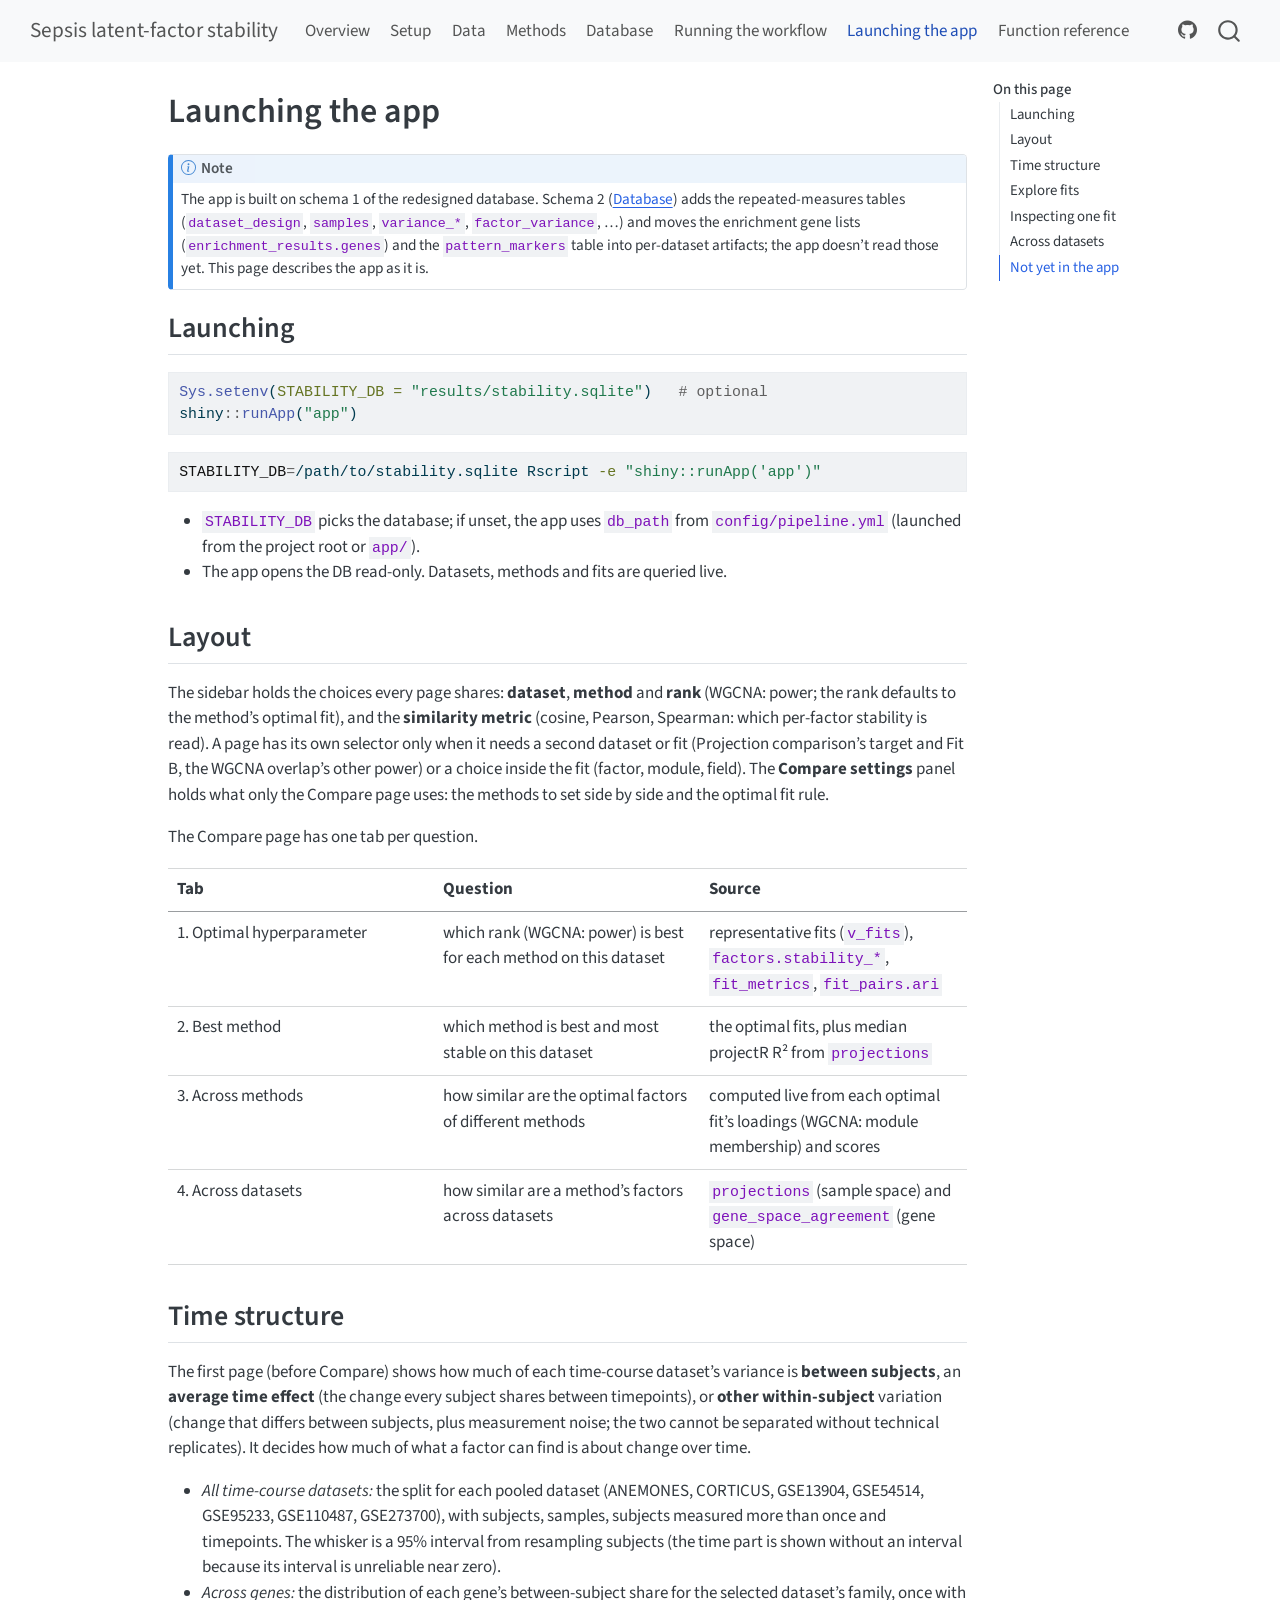
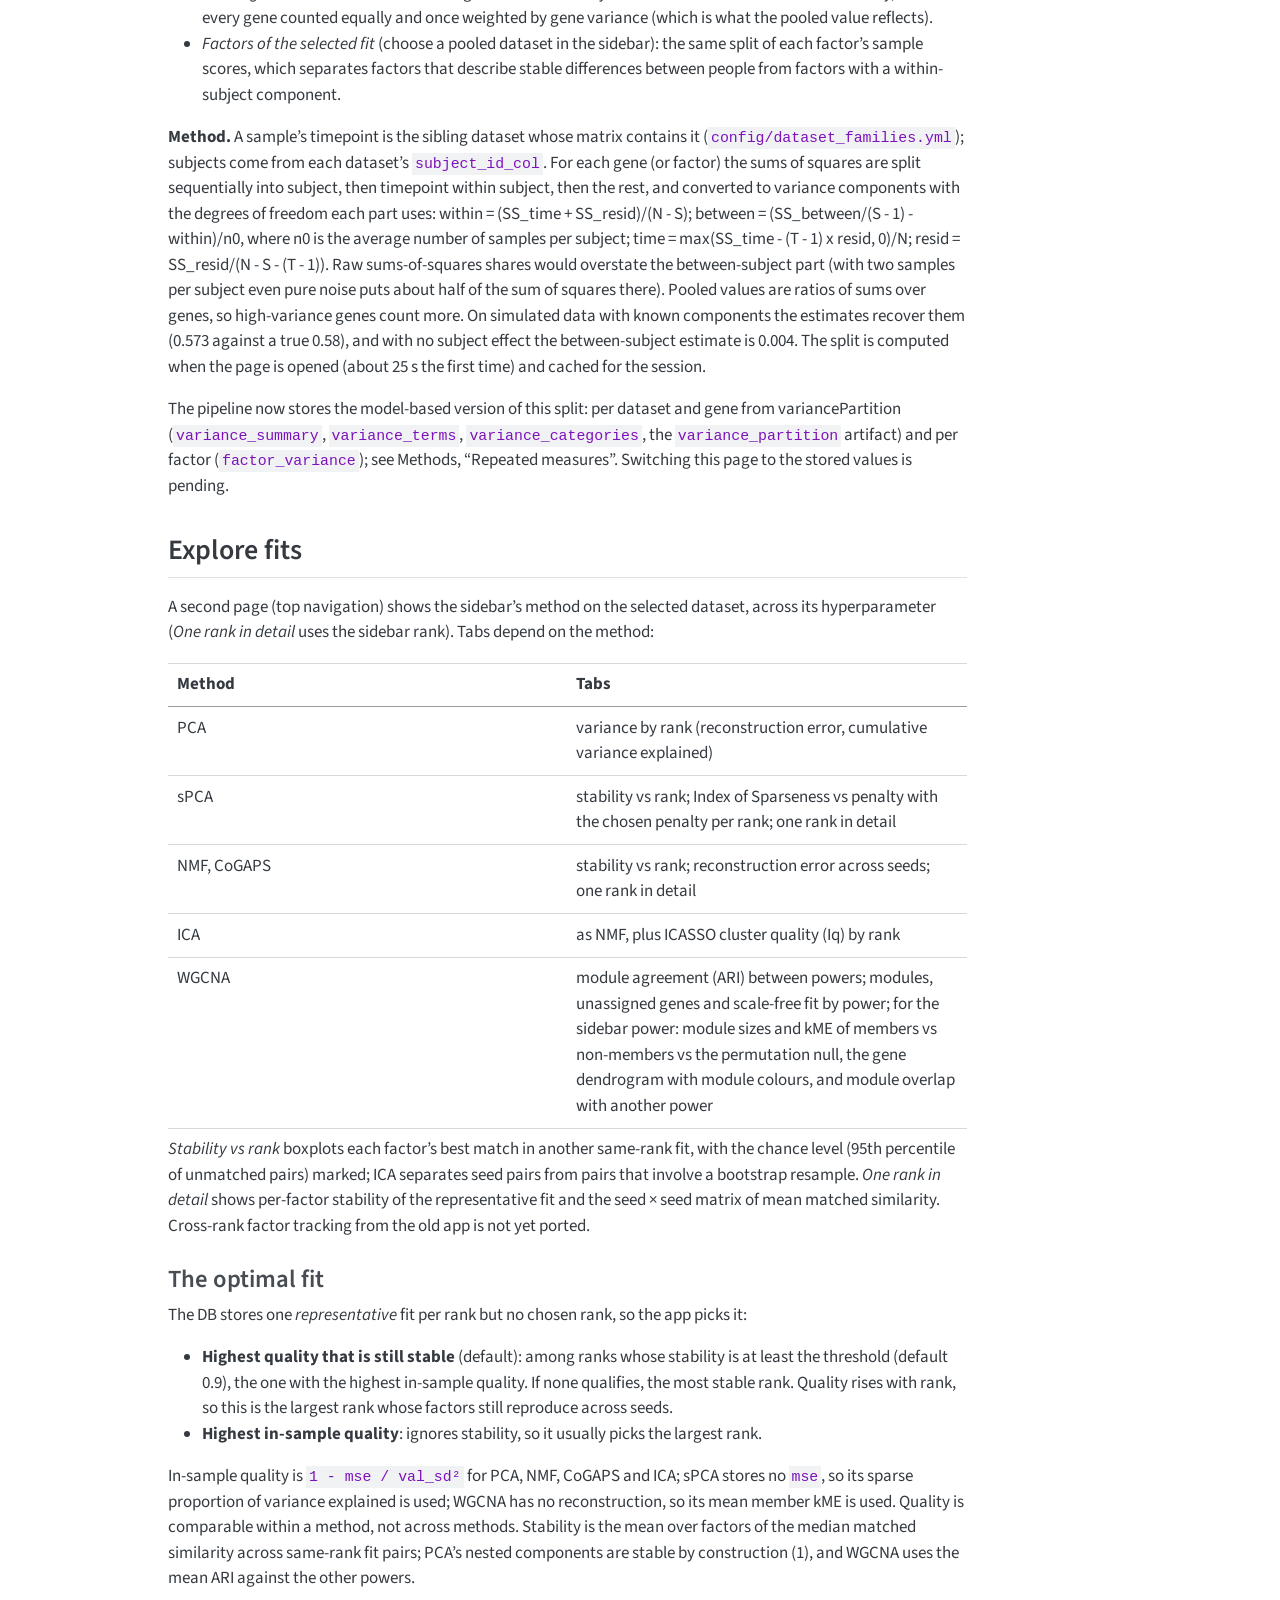
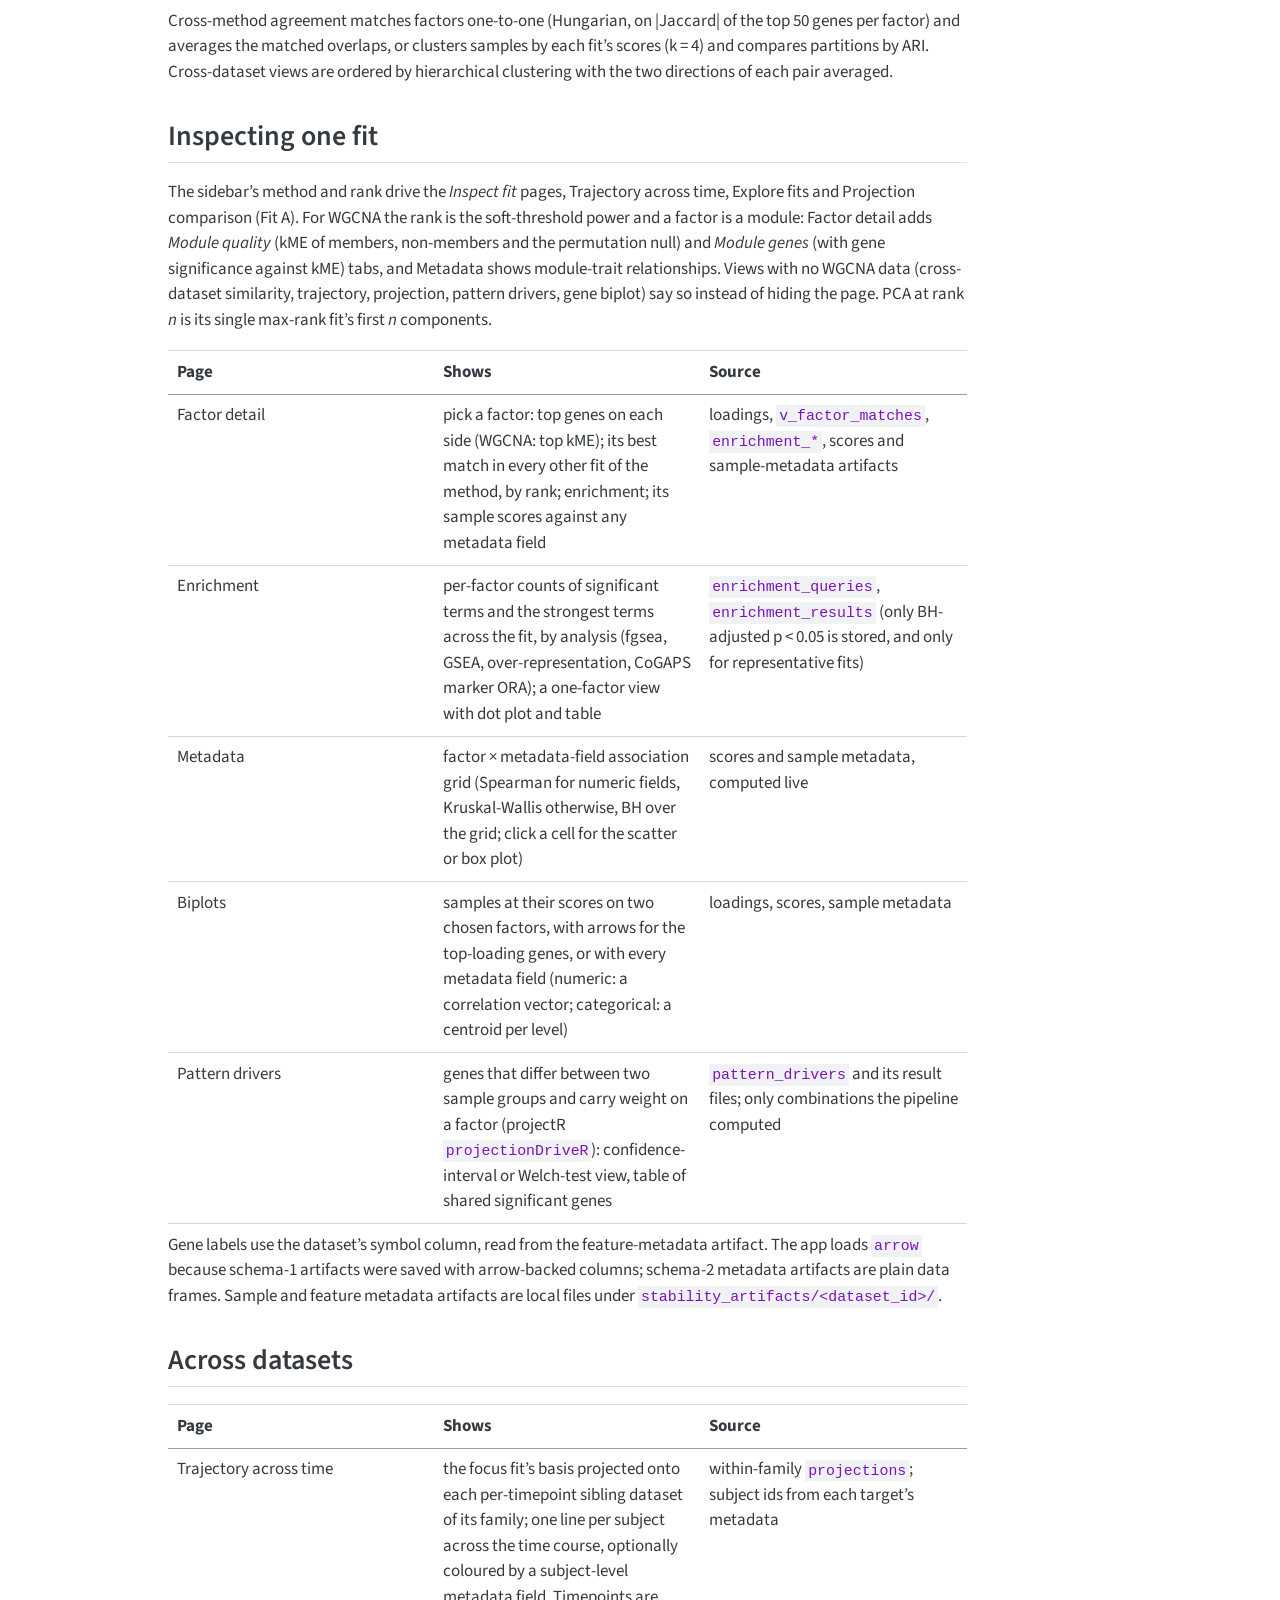
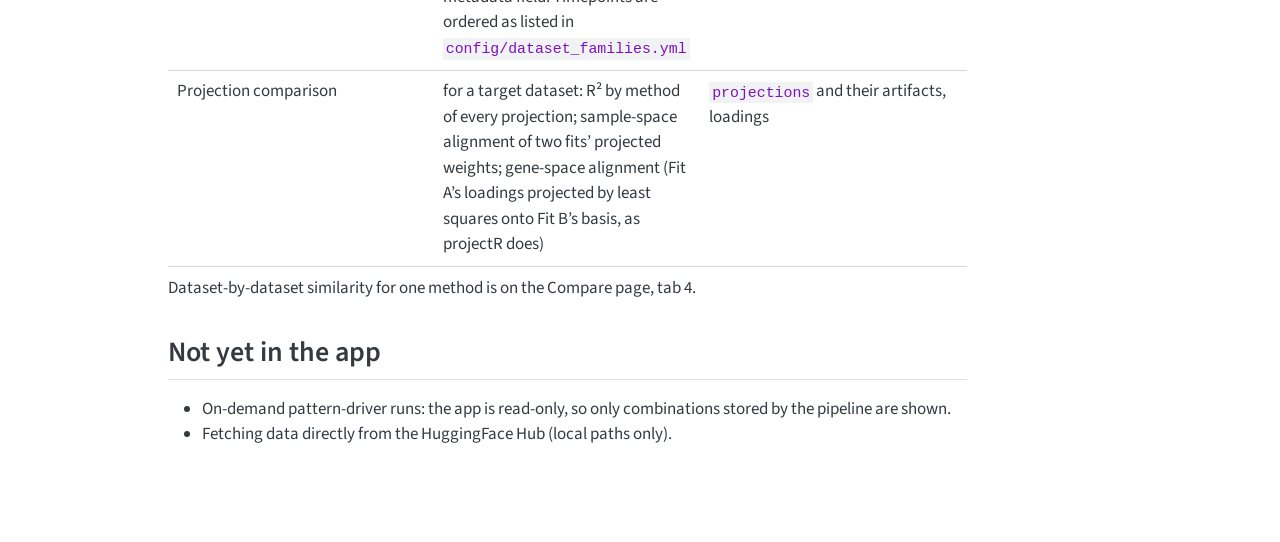
==== app.html @ 595297c4 "Built site for gh-pages" ====
<!DOCTYPE html>
<html xmlns="http://www.w3.org/1999/xhtml" lang="en" xml:lang="en"><head>

<meta charset="utf-8">
<meta name="generator" content="quarto-1.10.19">

<meta name="viewport" content="width=device-width, initial-scale=1.0, user-scalable=yes">


<title>Launching the app – Sepsis latent-factor stability</title>
<style>
/* Default styles provided by pandoc.
** See https://pandoc.org/MANUAL.html#variables-for-html for config info.
*/
span.smallcaps{font-variant: small-caps;}
div.columns{display: flex; gap: 1.5em;}
div.column{flex: auto;}
@media screen {
div.columns{gap: min(4vw, 1.5em);}
div.column{overflow-x: auto;}
}
div.hanging-indent{margin-left: 1.5em; text-indent: -1.5em;}
ul.task-list{list-style: none;}
ul.task-list li input[type="checkbox"] {
  width: 0.8em;
  margin: 0 0.8em 0.2em -1em; /* quarto-specific, see https://github.com/quarto-dev/quarto-cli/issues/4556 */ 
  vertical-align: middle;
}
/* CSS for syntax highlighting */
html { -webkit-text-size-adjust: 100%; }
pre > code.sourceCode { white-space: pre; position: relative; }
pre > code.sourceCode > span { display: inline-block; line-height: 1.25; }
pre > code.sourceCode > span:empty { height: 1.2em; }
.sourceCode { overflow: visible; }
code.sourceCode > span { color: inherit; text-decoration: inherit; }
div.sourceCode { margin: 1em 0; }
pre.sourceCode { margin: 0; }
@media screen {
div.sourceCode { overflow: auto; }
}
@media print {
pre > code.sourceCode { white-space: pre-wrap; }
pre > code.sourceCode > span { text-indent: -5em; padding-left: 5em; }
}
pre.numberSource code
  { counter-reset: source-line 0; }
pre.numberSource code > span
  { position: relative; left: -4em; counter-increment: source-line; }
pre.numberSource code > span > a:first-child::before
  { content: counter(source-line);
    position: relative; left: -1em; text-align: right; vertical-align: baseline;
    border: none; display: inline-block;
    -webkit-touch-callout: none; -webkit-user-select: none;
    -khtml-user-select: none; -moz-user-select: none;
    -ms-user-select: none; user-select: none;
    padding: 0 4px; width: 4em;
  }
pre.numberSource { margin-left: 3em;  padding-left: 4px; }
div.sourceCode
  {   }
@media screen {
pre > code.sourceCode > span > a:first-child::before { text-decoration: underline; }
}
</style>


<script src="site_libs/quarto-nav/quarto-nav.js"></script>
<script src="site_libs/quarto-nav/headroom.min.js"></script>
<script src="site_libs/clipboard/clipboard.min.js"></script>
<script src="site_libs/quarto-search/autocomplete.umd.js"></script>
<script src="site_libs/quarto-search/fuse.min.js"></script>
<script src="site_libs/quarto-search/quarto-search.js"></script>
<meta name="quarto:offset" content="./">
<script src="site_libs/quarto-html/quarto.js" type="module"></script>
<script src="site_libs/quarto-html/tabsets/tabsets.js" type="module"></script>
<script src="site_libs/quarto-html/popper.min.js"></script>
<script src="site_libs/quarto-html/tippy.umd.min.js"></script>
<script src="site_libs/quarto-html/anchor.min.js"></script>
<link href="site_libs/quarto-html/tippy.css" rel="stylesheet">
<link href="site_libs/quarto-html/quarto-syntax-highlighting-bf27225e3a48a9273f3daa8f8e829971.css" rel="stylesheet" id="quarto-text-highlighting-styles">
<script src="site_libs/bootstrap/bootstrap.min.js"></script>
<link href="site_libs/bootstrap/bootstrap-icons.css" rel="stylesheet">
<link href="site_libs/bootstrap/bootstrap-bdb270e355756caa14f105f278139700.min.css" rel="stylesheet" append-hash="true" id="quarto-bootstrap" data-mode="light">
<script id="quarto-search-options" type="application/json">{
  "location": "navbar",
  "copy-button": false,
  "collapse-after": 3,
  "panel-placement": "end",
  "type": "overlay",
  "limit": 50,
  "keyboard-shortcut": [
    "f",
    "/",
    "s"
  ],
  "show-item-context": false,
  "language": {
    "search-no-results-text": "No results",
    "search-matching-documents-text": "matching documents",
    "search-copy-link-title": "Copy link to search",
    "search-hide-matches-text": "Hide additional matches",
    "search-more-match-text": "more match in this document",
    "search-more-matches-text": "more matches in this document",
    "search-clear-button-title": "Clear",
    "search-text-placeholder": "",
    "search-detached-cancel-button-title": "Cancel",
    "search-submit-button-title": "Submit",
    "search-label": "Search"
  }
}</script>


</head>

<body class="nav-fixed quarto-light">

<div id="quarto-search-results"></div>
  <header id="quarto-header" class="headroom fixed-top">
    <nav class="navbar navbar-expand-lg " data-bs-theme="dark">
      <div class="navbar-container container-fluid">
      <div class="navbar-brand-container mx-auto">
    <a class="navbar-brand" href="./index.html">
    <span class="navbar-title">Sepsis latent-factor stability</span>
    </a>
  </div>
            <div id="quarto-search" class="" title="Search"></div>
          <button class="navbar-toggler" type="button" data-bs-toggle="collapse" data-bs-target="#navbarCollapse" aria-controls="navbarCollapse" role="menu" aria-expanded="false" aria-label="Toggle navigation" onclick="if (window.quartoToggleHeadroom) { window.quartoToggleHeadroom(); }">
  <span class="navbar-toggler-icon"></span>
</button>
          <div class="collapse navbar-collapse" id="navbarCollapse">
            <ul class="navbar-nav navbar-nav-scroll me-auto">
  <li class="nav-item">
    <a class="nav-link" href="./index.html"> 
<span class="menu-text">Overview</span></a>
  </li>  
  <li class="nav-item">
    <a class="nav-link" href="./setup.html"> 
<span class="menu-text">Setup</span></a>
  </li>  
  <li class="nav-item">
    <a class="nav-link" href="./data.html"> 
<span class="menu-text">Data</span></a>
  </li>  
  <li class="nav-item">
    <a class="nav-link" href="./methods.html"> 
<span class="menu-text">Methods</span></a>
  </li>  
  <li class="nav-item">
    <a class="nav-link" href="./database.html"> 
<span class="menu-text">Database</span></a>
  </li>  
  <li class="nav-item">
    <a class="nav-link" href="./workflow.html"> 
<span class="menu-text">Running the workflow</span></a>
  </li>  
  <li class="nav-item">
    <a class="nav-link active" href="./app.html" aria-current="page"> 
<span class="menu-text">Launching the app</span></a>
  </li>  
  <li class="nav-item">
    <a class="nav-link" href="./reference.html"> 
<span class="menu-text">Function reference</span></a>
  </li>  
</ul>
            <ul class="navbar-nav navbar-nav-scroll ms-auto">
  <li class="nav-item compact">
    <a class="nav-link" href="https://github.com/cmatKhan/sepsis_latent_factor_eda"> <i class="bi bi-github" role="img" aria-label="GitHub">
</i> 
<span class="menu-text"></span></a>
  </li>  
</ul>
          </div> <!-- /navcollapse -->
            <div class="quarto-navbar-tools">
</div>
      </div> <!-- /container-fluid -->
    </nav>
</header>
<!-- content -->
<div id="quarto-content" class="quarto-container page-columns page-rows-contents page-layout-article page-navbar">
<!-- sidebar -->
<!-- margin-sidebar -->
    <div id="quarto-margin-sidebar" class="sidebar margin-sidebar">
        <nav id="TOC" role="doc-toc" class="toc-active">
    <h2 id="toc-title">On this page</h2>
   
  <ul>
  <li><a href="#launching" id="toc-launching" class="nav-link active" data-scroll-target="#launching">Launching</a></li>
  <li><a href="#layout" id="toc-layout" class="nav-link" data-scroll-target="#layout">Layout</a></li>
  <li><a href="#time-structure" id="toc-time-structure" class="nav-link" data-scroll-target="#time-structure">Time structure</a></li>
  <li><a href="#explore-fits" id="toc-explore-fits" class="nav-link" data-scroll-target="#explore-fits">Explore fits</a>
  <ul class="collapse">
  <li><a href="#the-optimal-fit" id="toc-the-optimal-fit" class="nav-link" data-scroll-target="#the-optimal-fit">The optimal fit</a></li>
  </ul></li>
  <li><a href="#inspecting-one-fit" id="toc-inspecting-one-fit" class="nav-link" data-scroll-target="#inspecting-one-fit">Inspecting one fit</a></li>
  <li><a href="#across-datasets" id="toc-across-datasets" class="nav-link" data-scroll-target="#across-datasets">Across datasets</a></li>
  <li><a href="#not-yet-in-the-app" id="toc-not-yet-in-the-app" class="nav-link" data-scroll-target="#not-yet-in-the-app">Not yet in the app</a></li>
  </ul>
</nav>
    </div>
<!-- main -->
<main class="content" id="quarto-document-content">

<header id="title-block-header" class="quarto-title-block default">
<div class="quarto-title">
<h1 class="title">Launching the app</h1>
</div>



<div class="quarto-title-meta">

    
  
    
  </div>
  


</header>


<div class="callout callout-style-default callout-note callout-titled">
<div class="callout-header d-flex align-content-center">
<div class="callout-icon-container">
<i class="callout-icon"></i>
</div>
<div class="callout-title-container flex-fill">
Note
</div>
</div>
<div class="callout-body-container callout-body">
<p>The app is built on schema 1 of the redesigned database. Schema 2 (<a href="./database.html">Database</a>) adds the repeated-measures tables (<code>dataset_design</code>, <code>samples</code>, <code>variance_*</code>, <code>factor_variance</code>, …) and moves the enrichment gene lists (<code>enrichment_results.genes</code>) and the <code>pattern_markers</code> table into per-dataset artifacts; the app doesn’t read those yet. This page describes the app as it is.</p>
</div>
</div>
<section id="launching" class="level2">
<h2 class="anchored" data-anchor-id="launching">Launching</h2>
<div class="code-copy-outer-scaffold"><div class="sourceCode" id="cb1"><pre class="sourceCode r code-with-copy"><code class="sourceCode r"><span id="cb1-1"><a href="#cb1-1" aria-hidden="true" tabindex="-1"></a><span class="fu">Sys.setenv</span>(<span class="at">STABILITY_DB =</span> <span class="st">"results/stability.sqlite"</span>)   <span class="co"># optional</span></span>
<span id="cb1-2"><a href="#cb1-2" aria-hidden="true" tabindex="-1"></a>shiny<span class="sc">::</span><span class="fu">runApp</span>(<span class="st">"app"</span>)</span></code></pre></div><button title="Copy to Clipboard" class="code-copy-button"><i class="bi"></i></button></div>
<div class="code-copy-outer-scaffold"><div class="sourceCode" id="cb2"><pre class="sourceCode sh code-with-copy"><code class="sourceCode bash"><span id="cb2-1"><a href="#cb2-1" aria-hidden="true" tabindex="-1"></a><span class="va">STABILITY_DB</span><span class="op">=</span>/path/to/stability.sqlite <span class="ex">Rscript</span> <span class="at">-e</span> <span class="st">"shiny::runApp('app')"</span></span></code></pre></div><button title="Copy to Clipboard" class="code-copy-button"><i class="bi"></i></button></div>
<ul>
<li><code>STABILITY_DB</code> picks the database; if unset, the app uses <code>db_path</code> from <code>config/pipeline.yml</code> (launched from the project root or <code>app/</code>).</li>
<li>The app opens the DB read-only. Datasets, methods and fits are queried live.</li>
</ul>
</section>
<section id="layout" class="level2">
<h2 class="anchored" data-anchor-id="layout">Layout</h2>
<p>The sidebar holds the choices every page shares: <strong>dataset</strong>, <strong>method</strong> and <strong>rank</strong> (WGCNA: power; the rank defaults to the method’s optimal fit), and the <strong>similarity metric</strong> (cosine, Pearson, Spearman: which per-factor stability is read). A page has its own selector only when it needs a second dataset or fit (Projection comparison’s target and Fit B, the WGCNA overlap’s other power) or a choice inside the fit (factor, module, field). The <strong>Compare settings</strong> panel holds what only the Compare page uses: the methods to set side by side and the optimal fit rule.</p>
<p>The Compare page has one tab per question.</p>
<table class="caption-top table">
<colgroup>
<col style="width: 33%">
<col style="width: 33%">
<col style="width: 33%">
</colgroup>
<thead>
<tr class="header">
<th>Tab</th>
<th>Question</th>
<th>Source</th>
</tr>
</thead>
<tbody>
<tr class="odd">
<td>1. Optimal hyperparameter</td>
<td>which rank (WGCNA: power) is best for each method on this dataset</td>
<td>representative fits (<code>v_fits</code>), <code>factors.stability_*</code>, <code>fit_metrics</code>, <code>fit_pairs.ari</code></td>
</tr>
<tr class="even">
<td>2. Best method</td>
<td>which method is best and most stable on this dataset</td>
<td>the optimal fits, plus median projectR R² from <code>projections</code></td>
</tr>
<tr class="odd">
<td>3. Across methods</td>
<td>how similar are the optimal factors of different methods</td>
<td>computed live from each optimal fit’s loadings (WGCNA: module membership) and scores</td>
</tr>
<tr class="even">
<td>4. Across datasets</td>
<td>how similar are a method’s factors across datasets</td>
<td><code>projections</code> (sample space) and <code>gene_space_agreement</code> (gene space)</td>
</tr>
</tbody>
</table>
</section>
<section id="time-structure" class="level2">
<h2 class="anchored" data-anchor-id="time-structure">Time structure</h2>
<p>The first page (before Compare) shows how much of each time-course dataset’s variance is <strong>between subjects</strong>, an <strong>average time effect</strong> (the change every subject shares between timepoints), or <strong>other within-subject</strong> variation (change that differs between subjects, plus measurement noise; the two cannot be separated without technical replicates). It decides how much of what a factor can find is about change over time.</p>
<ul>
<li><em>All time-course datasets:</em> the split for each pooled dataset (ANEMONES, CORTICUS, GSE13904, GSE54514, GSE95233, GSE110487, GSE273700), with subjects, samples, subjects measured more than once and timepoints. The whisker is a 95% interval from resampling subjects (the time part is shown without an interval because its interval is unreliable near zero).</li>
<li><em>Across genes:</em> the distribution of each gene’s between-subject share for the selected dataset’s family, once with every gene counted equally and once weighted by gene variance (which is what the pooled value reflects).</li>
<li><em>Factors of the selected fit</em> (choose a pooled dataset in the sidebar): the same split of each factor’s sample scores, which separates factors that describe stable differences between people from factors with a within-subject component.</li>
</ul>
<p><strong>Method.</strong> A sample’s timepoint is the sibling dataset whose matrix contains it (<code>config/dataset_families.yml</code>); subjects come from each dataset’s <code>subject_id_col</code>. For each gene (or factor) the sums of squares are split sequentially into subject, then timepoint within subject, then the rest, and converted to variance components with the degrees of freedom each part uses: within = (SS_time + SS_resid)/(N - S); between = (SS_between/(S - 1) - within)/n0, where n0 is the average number of samples per subject; time = max(SS_time - (T - 1) x resid, 0)/N; resid = SS_resid/(N - S - (T - 1)). Raw sums-of-squares shares would overstate the between-subject part (with two samples per subject even pure noise puts about half of the sum of squares there). Pooled values are ratios of sums over genes, so high-variance genes count more. On simulated data with known components the estimates recover them (0.573 against a true 0.58), and with no subject effect the between-subject estimate is 0.004. The split is computed when the page is opened (about 25 s the first time) and cached for the session.</p>
<p>The pipeline now stores the model-based version of this split: per dataset and gene from variancePartition (<code>variance_summary</code>, <code>variance_terms</code>, <code>variance_categories</code>, the <code>variance_partition</code> artifact) and per factor (<code>factor_variance</code>); see Methods, “Repeated measures”. Switching this page to the stored values is pending.</p>
</section>
<section id="explore-fits" class="level2">
<h2 class="anchored" data-anchor-id="explore-fits">Explore fits</h2>
<p>A second page (top navigation) shows the sidebar’s method on the selected dataset, across its hyperparameter (<em>One rank in detail</em> uses the sidebar rank). Tabs depend on the method:</p>
<table class="caption-top table">
<colgroup>
<col style="width: 50%">
<col style="width: 50%">
</colgroup>
<thead>
<tr class="header">
<th>Method</th>
<th>Tabs</th>
</tr>
</thead>
<tbody>
<tr class="odd">
<td>PCA</td>
<td>variance by rank (reconstruction error, cumulative variance explained)</td>
</tr>
<tr class="even">
<td>sPCA</td>
<td>stability vs rank; Index of Sparseness vs penalty with the chosen penalty per rank; one rank in detail</td>
</tr>
<tr class="odd">
<td>NMF, CoGAPS</td>
<td>stability vs rank; reconstruction error across seeds; one rank in detail</td>
</tr>
<tr class="even">
<td>ICA</td>
<td>as NMF, plus ICASSO cluster quality (Iq) by rank</td>
</tr>
<tr class="odd">
<td>WGCNA</td>
<td>module agreement (ARI) between powers; modules, unassigned genes and scale-free fit by power; for the sidebar power: module sizes and kME of members vs non-members vs the permutation null, the gene dendrogram with module colours, and module overlap with another power</td>
</tr>
</tbody>
</table>
<p><em>Stability vs rank</em> boxplots each factor’s best match in another same-rank fit, with the chance level (95th percentile of unmatched pairs) marked; ICA separates seed pairs from pairs that involve a bootstrap resample. <em>One rank in detail</em> shows per-factor stability of the representative fit and the seed × seed matrix of mean matched similarity. Cross-rank factor tracking from the old app is not yet ported.</p>
<section id="the-optimal-fit" class="level3">
<h3 class="anchored" data-anchor-id="the-optimal-fit">The optimal fit</h3>
<p>The DB stores one <em>representative</em> fit per rank but no chosen rank, so the app picks it:</p>
<ul>
<li><strong>Highest quality that is still stable</strong> (default): among ranks whose stability is at least the threshold (default 0.9), the one with the highest in-sample quality. If none qualifies, the most stable rank. Quality rises with rank, so this is the largest rank whose factors still reproduce across seeds.</li>
<li><strong>Highest in-sample quality</strong>: ignores stability, so it usually picks the largest rank.</li>
</ul>
<p>In-sample quality is <code>1 - mse / val_sd²</code> for PCA, NMF, CoGAPS and ICA; sPCA stores no <code>mse</code>, so its sparse proportion of variance explained is used; WGCNA has no reconstruction, so its mean member kME is used. Quality is comparable within a method, not across methods. Stability is the mean over factors of the median matched similarity across same-rank fit pairs; PCA’s nested components are stable by construction (1), and WGCNA uses the mean ARI against the other powers.</p>
<p>Cross-method agreement matches factors one-to-one (Hungarian, on |Jaccard| of the top 50 genes per factor) and averages the matched overlaps, or clusters samples by each fit’s scores (k = 4) and compares partitions by ARI. Cross-dataset views are ordered by hierarchical clustering with the two directions of each pair averaged.</p>
</section>
</section>
<section id="inspecting-one-fit" class="level2">
<h2 class="anchored" data-anchor-id="inspecting-one-fit">Inspecting one fit</h2>
<p>The sidebar’s method and rank drive the <em>Inspect fit</em> pages, Trajectory across time, Explore fits and Projection comparison (Fit A). For WGCNA the rank is the soft-threshold power and a factor is a module: Factor detail adds <em>Module quality</em> (kME of members, non-members and the permutation null) and <em>Module genes</em> (with gene significance against kME) tabs, and Metadata shows module-trait relationships. Views with no WGCNA data (cross-dataset similarity, trajectory, projection, pattern drivers, gene biplot) say so instead of hiding the page. PCA at rank <em>n</em> is its single max-rank fit’s first <em>n</em> components.</p>
<table class="caption-top table">
<colgroup>
<col style="width: 33%">
<col style="width: 33%">
<col style="width: 33%">
</colgroup>
<thead>
<tr class="header">
<th>Page</th>
<th>Shows</th>
<th>Source</th>
</tr>
</thead>
<tbody>
<tr class="odd">
<td>Factor detail</td>
<td>pick a factor: top genes on each side (WGCNA: top kME); its best match in every other fit of the method, by rank; enrichment; its sample scores against any metadata field</td>
<td>loadings, <code>v_factor_matches</code>, <code>enrichment_*</code>, scores and sample-metadata artifacts</td>
</tr>
<tr class="even">
<td>Enrichment</td>
<td>per-factor counts of significant terms and the strongest terms across the fit, by analysis (fgsea, GSEA, over-representation, CoGAPS marker ORA); a one-factor view with dot plot and table</td>
<td><code>enrichment_queries</code>, <code>enrichment_results</code> (only BH-adjusted p &lt; 0.05 is stored, and only for representative fits)</td>
</tr>
<tr class="odd">
<td>Metadata</td>
<td>factor × metadata-field association grid (Spearman for numeric fields, Kruskal-Wallis otherwise, BH over the grid; click a cell for the scatter or box plot)</td>
<td>scores and sample metadata, computed live</td>
</tr>
<tr class="even">
<td>Biplots</td>
<td>samples at their scores on two chosen factors, with arrows for the top-loading genes, or with every metadata field (numeric: a correlation vector; categorical: a centroid per level)</td>
<td>loadings, scores, sample metadata</td>
</tr>
<tr class="odd">
<td>Pattern drivers</td>
<td>genes that differ between two sample groups and carry weight on a factor (projectR <code>projectionDriveR</code>): confidence-interval or Welch-test view, table of shared significant genes</td>
<td><code>pattern_drivers</code> and its result files; only combinations the pipeline computed</td>
</tr>
</tbody>
</table>
<p>Gene labels use the dataset’s symbol column, read from the feature-metadata artifact. The app loads <code>arrow</code> because schema-1 artifacts were saved with arrow-backed columns; schema-2 metadata artifacts are plain data frames. Sample and feature metadata artifacts are local files under <code>stability_artifacts/&lt;dataset_id&gt;/</code>.</p>
</section>
<section id="across-datasets" class="level2">
<h2 class="anchored" data-anchor-id="across-datasets">Across datasets</h2>
<table class="caption-top table">
<colgroup>
<col style="width: 33%">
<col style="width: 33%">
<col style="width: 33%">
</colgroup>
<thead>
<tr class="header">
<th>Page</th>
<th>Shows</th>
<th>Source</th>
</tr>
</thead>
<tbody>
<tr class="odd">
<td>Trajectory across time</td>
<td>the focus fit’s basis projected onto each per-timepoint sibling dataset of its family; one line per subject across the time course, optionally coloured by a subject-level metadata field. Timepoints are ordered as listed in <code>config/dataset_families.yml</code></td>
<td>within-family <code>projections</code>; subject ids from each target’s metadata</td>
</tr>
<tr class="even">
<td>Projection comparison</td>
<td>for a target dataset: R² by method of every projection; sample-space alignment of two fits’ projected weights; gene-space alignment (Fit A’s loadings projected by least squares onto Fit B’s basis, as projectR does)</td>
<td><code>projections</code> and their artifacts, loadings</td>
</tr>
</tbody>
</table>
<p>Dataset-by-dataset similarity for one method is on the Compare page, tab 4.</p>
</section>
<section id="not-yet-in-the-app" class="level2">
<h2 class="anchored" data-anchor-id="not-yet-in-the-app">Not yet in the app</h2>
<ul>
<li>On-demand pattern-driver runs: the app is read-only, so only combinations stored by the pipeline are shown.</li>
<li>Fetching data directly from the HuggingFace Hub (local paths only).</li>
</ul>


</section>

</main> <!-- /main -->
<script id="quarto-html-after-body" type="application/javascript">
  window.document.addEventListener("DOMContentLoaded", function (event) {
    const icon = "";
    const anchorJS = new window.AnchorJS();
    anchorJS.options = {
      placement: 'right',
      icon: icon
    };
    anchorJS.add('.anchored');
    const isCodeAnnotation = (el) => {
      for (const clz of el.classList) {
        if (clz.startsWith('code-annotation-')) {                     
          return true;
        }
      }
      return false;
    }
    const onCopySuccess = function(e) {
      // button target
      const button = e.trigger;
      // don't keep focus
      button.blur();
      // flash "checked"
      button.classList.add('code-copy-button-checked');
      var currentTitle = button.getAttribute("title");
      button.setAttribute("title", "Copied!");
      let tooltip;
      if (window.bootstrap) {
        button.setAttribute("data-bs-toggle", "tooltip");
        button.setAttribute("data-bs-placement", "left");
        button.setAttribute("data-bs-title", "Copied!");
        tooltip = new bootstrap.Tooltip(button, 
          { trigger: "manual", 
            customClass: "code-copy-button-tooltip",
            offset: [0, -8]});
        tooltip.show();    
      }
      setTimeout(function() {
        if (tooltip) {
          tooltip.hide();
          button.removeAttribute("data-bs-title");
          button.removeAttribute("data-bs-toggle");
          button.removeAttribute("data-bs-placement");
        }
        button.setAttribute("title", currentTitle);
        button.classList.remove('code-copy-button-checked');
      }, 1000);
      // clear code selection
      e.clearSelection();
    }
    const getTextToCopy = function(trigger) {
      const outerScaffold = trigger.parentElement.cloneNode(true);
      const codeEl = outerScaffold.querySelector('code');
      for (const childEl of codeEl.children) {
        if (isCodeAnnotation(childEl)) {
          childEl.remove();
        }
      }
      return codeEl.innerText;
    }
    const clipboard = new window.ClipboardJS('.code-copy-button:not([data-in-quarto-modal])', {
      text: getTextToCopy
    });
    clipboard.on('success', onCopySuccess);
    if (window.document.getElementById('quarto-embedded-source-code-modal')) {
      const clipboardModal = new window.ClipboardJS('.code-copy-button[data-in-quarto-modal]', {
        text: getTextToCopy,
        container: window.document.getElementById('quarto-embedded-source-code-modal')
      });
      clipboardModal.on('success', onCopySuccess);
    }
      var localhostRegex = new RegExp(/^(?:http|https):\/\/localhost\:?[0-9]*\//);
      var mailtoRegex = new RegExp(/^mailto:/);
        var filterRegex = new RegExp("https:\/\/cmatkhan\.github\.io\/sepsis_latent_factor_eda\/");
      var isInternal = (href) => {
          return filterRegex.test(href) || localhostRegex.test(href) || mailtoRegex.test(href);
      }
      // Inspect non-navigation links and adorn them if external
     var links = window.document.querySelectorAll('a[href]:not(.nav-link):not(.navbar-brand):not(.toc-action):not(.sidebar-link):not(.sidebar-item-toggle):not(.pagination-link):not(.no-external):not([aria-hidden]):not(.dropdown-item):not(.quarto-navigation-tool):not(.about-link)');
      for (var i=0; i<links.length; i++) {
        const link = links[i];
        if (!isInternal(link.href)) {
          // undo the damage that might have been done by quarto-nav.js in the case of
          // links that we want to consider external
          if (link.dataset.originalHref !== undefined) {
            link.href = link.dataset.originalHref;
          }
        }
      }
    function tippyHover(el, contentFn, onTriggerFn, onUntriggerFn) {
      const config = {
        allowHTML: true,
        maxWidth: 500,
        delay: 100,
        arrow: false,
        appendTo: function(el) {
            return el.parentElement;
        },
        interactive: true,
        interactiveBorder: 10,
        theme: 'quarto',
        placement: 'bottom-start',
      };
      if (contentFn) {
        config.content = contentFn;
      }
      if (onTriggerFn) {
        config.onTrigger = onTriggerFn;
      }
      if (onUntriggerFn) {
        config.onUntrigger = onUntriggerFn;
      }
      window.tippy(el, config); 
    }
    const noterefs = window.document.querySelectorAll('a[role="doc-noteref"]');
    for (var i=0; i<noterefs.length; i++) {
      const ref = noterefs[i];
      tippyHover(ref, function() {
        // use id or data attribute instead here
        let href = ref.getAttribute('data-footnote-href') || ref.getAttribute('href');
        try { href = new URL(href).hash; } catch {}
        const id = href.replace(/^#\/?/, "");
        const note = window.document.getElementById(id);
        if (note) {
          return note.innerHTML;
        } else {
          return "";
        }
      });
    }
    const xrefs = window.document.querySelectorAll('a.quarto-xref');
    const processXRef = (id, note) => {
      // Strip column container classes
      const stripColumnClz = (el) => {
        el.classList.remove("page-full", "page-columns");
        if (el.children) {
          for (const child of el.children) {
            stripColumnClz(child);
          }
        }
      }
      stripColumnClz(note)
      if (id === null || id.startsWith('sec-')) {
        // Special case sections, only their first couple elements
        const container = document.createElement("div");
        if (note.children && note.children.length > 2) {
          container.appendChild(note.children[0].cloneNode(true));
          for (let i = 1; i < note.children.length; i++) {
            const child = note.children[i];
            if (child.tagName === "P" && child.innerText === "") {
              continue;
            } else {
              container.appendChild(child.cloneNode(true));
              break;
            }
          }
          if (window.Quarto?.typesetMath) {
            window.Quarto.typesetMath(container);
          }
          return container.innerHTML
        } else {
          if (window.Quarto?.typesetMath) {
            window.Quarto.typesetMath(note);
          }
          return note.innerHTML;
        }
      } else {
        // Remove any anchor links if they are present
        const anchorLink = note.querySelector('a.anchorjs-link');
        if (anchorLink) {
          anchorLink.remove();
        }
        if (window.Quarto?.typesetMath) {
          window.Quarto.typesetMath(note);
        }
        if (note.classList.contains("callout")) {
          return note.outerHTML;
        } else {
          return note.innerHTML;
        }
      }
    }
    for (var i=0; i<xrefs.length; i++) {
      const xref = xrefs[i];
      tippyHover(xref, undefined, function(instance) {
        instance.disable();
        let url = xref.getAttribute('href');
        let hash = undefined; 
        if (url.startsWith('#')) {
          hash = url;
        } else {
          try { hash = new URL(url).hash; } catch {}
        }
        if (hash) {
          const id = hash.replace(/^#\/?/, "");
          const note = window.document.getElementById(id);
          if (note !== null) {
            try {
              const html = processXRef(id, note.cloneNode(true));
              instance.setContent(html);
            } finally {
              instance.enable();
              instance.show();
            }
          } else {
            // See if we can fetch this
            fetch(url.split('#')[0])
            .then(res => res.text())
            .then(html => {
              const parser = new DOMParser();
              const htmlDoc = parser.parseFromString(html, "text/html");
              const note = htmlDoc.getElementById(id);
              if (note !== null) {
                const html = processXRef(id, note);
                instance.setContent(html);
              } 
            }).finally(() => {
              instance.enable();
              instance.show();
            });
          }
        } else {
          // See if we can fetch a full url (with no hash to target)
          // This is a special case and we should probably do some content thinning / targeting
          fetch(url)
          .then(res => res.text())
          .then(html => {
            const parser = new DOMParser();
            const htmlDoc = parser.parseFromString(html, "text/html");
            const note = htmlDoc.querySelector('main.content');
            if (note !== null) {
              // This should only happen for chapter cross references
              // (since there is no id in the URL)
              // remove the first header
              if (note.children.length > 0 && note.children[0].tagName === "HEADER") {
                note.children[0].remove();
              }
              const html = processXRef(null, note);
              instance.setContent(html);
            } 
          }).finally(() => {
            instance.enable();
            instance.show();
          });
        }
      }, function(instance) {
      });
    }
        let selectedAnnoteEl;
        const selectorForAnnotation = ( cell, annotation) => {
          let cellAttr = 'data-code-cell="' + cell + '"';
          let lineAttr = 'data-code-annotation="' +  annotation + '"';
          const selector = 'span[' + cellAttr + '][' + lineAttr + ']';
          return selector;
        }
        const selectCodeLines = (annoteEl) => {
          const doc = window.document;
          const targetCell = annoteEl.getAttribute("data-target-cell");
          const targetAnnotation = annoteEl.getAttribute("data-target-annotation");
          const annoteSpan = window.document.querySelector(selectorForAnnotation(targetCell, targetAnnotation));
          const lines = annoteSpan.getAttribute("data-code-lines").split(",");
          const lineIds = lines.map((line) => {
            return targetCell + "-" + line;
          })
          let top = null;
          let height = null;
          let parent = null;
          if (lineIds.length > 0) {
              //compute the position of the single el (top and bottom and make a div)
              const el = window.document.getElementById(lineIds[0]);
              top = el.offsetTop;
              height = el.offsetHeight;
              parent = el.parentElement.parentElement;
            if (lineIds.length > 1) {
              const lastEl = window.document.getElementById(lineIds[lineIds.length - 1]);
              const bottom = lastEl.offsetTop + lastEl.offsetHeight;
              height = bottom - top;
            }
            if (top !== null && height !== null && parent !== null) {
              // cook up a div (if necessary) and position it 
              let div = window.document.getElementById("code-annotation-line-highlight");
              if (div === null) {
                div = window.document.createElement("div");
                div.setAttribute("id", "code-annotation-line-highlight");
                div.style.position = 'absolute';
                parent.appendChild(div);
              }
              div.style.top = top - 2 + "px";
              div.style.height = height + 4 + "px";
              div.style.left = 0;
              let gutterDiv = window.document.getElementById("code-annotation-line-highlight-gutter");
              if (gutterDiv === null) {
                gutterDiv = window.document.createElement("div");
                gutterDiv.setAttribute("id", "code-annotation-line-highlight-gutter");
                gutterDiv.style.position = 'absolute';
                const codeCell = window.document.getElementById(targetCell);
                const gutter = codeCell.querySelector('.code-annotation-gutter');
                gutter.appendChild(gutterDiv);
              }
              gutterDiv.style.top = top - 2 + "px";
              gutterDiv.style.height = height + 4 + "px";
            }
            selectedAnnoteEl = annoteEl;
          }
        };
        const unselectCodeLines = () => {
          const elementsIds = ["code-annotation-line-highlight", "code-annotation-line-highlight-gutter"];
          elementsIds.forEach((elId) => {
            const div = window.document.getElementById(elId);
            if (div) {
              div.remove();
            }
          });
          selectedAnnoteEl = undefined;
        };
          // Handle positioning of the toggle
      window.addEventListener(
        "resize",
        throttle(() => {
          elRect = undefined;
          if (selectedAnnoteEl) {
            selectCodeLines(selectedAnnoteEl);
          }
        }, 10)
      );
      function throttle(fn, ms) {
      let throttle = false;
      let timer;
        return (...args) => {
          if(!throttle) { // first call gets through
              fn.apply(this, args);
              throttle = true;
          } else { // all the others get throttled
              if(timer) clearTimeout(timer); // cancel #2
              timer = setTimeout(() => {
                fn.apply(this, args);
                timer = throttle = false;
              }, ms);
          }
        };
      }
        // Attach click handler to the DT
        const annoteDls = window.document.querySelectorAll('dt[data-target-cell]');
        for (const annoteDlNode of annoteDls) {
          annoteDlNode.addEventListener('click', (event) => {
            const clickedEl = event.target;
            if (clickedEl !== selectedAnnoteEl) {
              unselectCodeLines();
              const activeEl = window.document.querySelector('dt[data-target-cell].code-annotation-active');
              if (activeEl) {
                activeEl.classList.remove('code-annotation-active');
              }
              selectCodeLines(clickedEl);
              clickedEl.classList.add('code-annotation-active');
            } else {
              // Unselect the line
              unselectCodeLines();
              clickedEl.classList.remove('code-annotation-active');
            }
          });
        }
    const findCites = (el) => {
      const parentEl = el.parentElement;
      if (parentEl) {
        const cites = parentEl.dataset.cites;
        if (cites) {
          return {
            el,
            cites: cites.split(' ')
          };
        } else {
          return findCites(el.parentElement)
        }
      } else {
        return undefined;
      }
    };
    var bibliorefs = window.document.querySelectorAll('a[role="doc-biblioref"]');
    for (var i=0; i<bibliorefs.length; i++) {
      const ref = bibliorefs[i];
      const citeInfo = findCites(ref);
      if (citeInfo) {
        tippyHover(citeInfo.el, function() {
          var popup = window.document.createElement('div');
          citeInfo.cites.forEach(function(cite) {
            var citeDiv = window.document.createElement('div');
            citeDiv.classList.add('hanging-indent');
            citeDiv.classList.add('csl-entry');
            var biblioDiv = window.document.getElementById('ref-' + cite);
            if (biblioDiv) {
              citeDiv.innerHTML = biblioDiv.innerHTML;
            }
            popup.appendChild(citeDiv);
          });
          return popup.innerHTML;
        });
      }
    }
  });
  </script>
</div> <!-- /content -->




</body></html>
---- site_libs/quarto-html/tippy.css ----
.tippy-box[data-animation=fade][data-state=hidden]{opacity:0}[data-tippy-root]{max-width:calc(100vw - 10px)}.tippy-box{position:relative;background-color:#333;color:#fff;border-radius:4px;font-size:14px;line-height:1.4;white-space:normal;outline:0;transition-property:transform,visibility,opacity}.tippy-box[data-placement^=top]>.tippy-arrow{bottom:0}.tippy-box[data-placement^=top]>.tippy-arrow:before{bottom:-7px;left:0;border-width:8px 8px 0;border-top-color:initial;transform-origin:center top}.tippy-box[data-placement^=bottom]>.tippy-arrow{top:0}.tippy-box[data-placement^=bottom]>.tippy-arrow:before{top:-7px;left:0;border-width:0 8px 8px;border-bottom-color:initial;transform-origin:center bottom}.tippy-box[data-placement^=left]>.tippy-arrow{right:0}.tippy-box[data-placement^=left]>.tippy-arrow:before{border-width:8px 0 8px 8px;border-left-color:initial;right:-7px;transform-origin:center left}.tippy-box[data-placement^=right]>.tippy-arrow{left:0}.tippy-box[data-placement^=right]>.tippy-arrow:before{left:-7px;border-width:8px 8px 8px 0;border-right-color:initial;transform-origin:center right}.tippy-box[data-inertia][data-state=visible]{transition-timing-function:cubic-bezier(.54,1.5,.38,1.11)}.tippy-arrow{width:16px;height:16px;color:#333}.tippy-arrow:before{content:"";position:absolute;border-color:transparent;border-style:solid}.tippy-content{position:relative;padding:5px 9px;z-index:1}
---- site_libs/quarto-html/quarto-syntax-highlighting-bf27225e3a48a9273f3daa8f8e829971.css ----
/* quarto syntax highlight colors */
:root {
  --quarto-hl-ot-color: #003B4F;
  --quarto-hl-at-color: #657422;
  --quarto-hl-ss-color: #20794D;
  --quarto-hl-an-color: #5E5E5E;
  --quarto-hl-fu-color: #4758AB;
  --quarto-hl-st-color: #20794D;
  --quarto-hl-cf-color: #003B4F;
  --quarto-hl-op-color: #5E5E5E;
  --quarto-hl-er-color: #AD0000;
  --quarto-hl-bn-color: #AD0000;
  --quarto-hl-al-color: #AD0000;
  --quarto-hl-va-color: #111111;
  --quarto-hl-bu-color: inherit;
  --quarto-hl-ex-color: inherit;
  --quarto-hl-pp-color: #AD0000;
  --quarto-hl-in-color: #5E5E5E;
  --quarto-hl-vs-color: #20794D;
  --quarto-hl-wa-color: #5E5E5E;
  --quarto-hl-do-color: #5E5E5E;
  --quarto-hl-im-color: #00769E;
  --quarto-hl-ch-color: #20794D;
  --quarto-hl-dt-color: #AD0000;
  --quarto-hl-fl-color: #AD0000;
  --quarto-hl-co-color: #5E5E5E;
  --quarto-hl-cv-color: #5E5E5E;
  --quarto-hl-cn-color: #8f5902;
  --quarto-hl-sc-color: #5E5E5E;
  --quarto-hl-dv-color: #AD0000;
  --quarto-hl-kw-color: #003B4F;
}

/* other quarto variables */
:root {
  --quarto-font-monospace: SFMono-Regular, Menlo, Monaco, Consolas, "Liberation Mono", "Courier New", monospace;
}

/* syntax highlight based on Pandoc's rules */
pre > code.sourceCode > span {
  color: #003B4F;
}

code.sourceCode > span {
  color: #003B4F;
}

div.sourceCode,
div.sourceCode pre.sourceCode {
  color: #003B4F;
}

/* Normal */
code span {
  color: #003B4F;
}

/* Alert */
code span.al {
  color: #AD0000;
  font-style: inherit;
}

/* Annotation */
code span.an {
  color: #5E5E5E;
  font-style: inherit;
}

/* Attribute */
code span.at {
  color: #657422;
  font-style: inherit;
}

/* BaseN */
code span.bn {
  color: #AD0000;
  font-style: inherit;
}

/* BuiltIn */
code span.bu {
  font-style: inherit;
}

/* ControlFlow */
code span.cf {
  color: #003B4F;
  font-weight: bold;
  font-style: inherit;
}

/* Char */
code span.ch {
  color: #20794D;
  font-style: inherit;
}

/* Constant */
code span.cn {
  color: #8f5902;
  font-style: inherit;
}

/* Comment */
code span.co {
  color: #5E5E5E;
  font-style: inherit;
}

/* CommentVar */
code span.cv {
  color: #5E5E5E;
  font-style: italic;
}

/* Documentation */
code span.do {
  color: #5E5E5E;
  font-style: italic;
}

/* DataType */
code span.dt {
  color: #AD0000;
  font-style: inherit;
}

/* DecVal */
code span.dv {
  color: #AD0000;
  font-style: inherit;
}

/* Error */
code span.er {
  color: #AD0000;
  font-style: inherit;
}

/* Extension */
code span.ex {
  font-style: inherit;
}

/* Float */
code span.fl {
  color: #AD0000;
  font-style: inherit;
}

/* Function */
code span.fu {
  color: #4758AB;
  font-style: inherit;
}

/* Import */
code span.im {
  color: #00769E;
  font-style: inherit;
}

/* Information */
code span.in {
  color: #5E5E5E;
  font-style: inherit;
}

/* Keyword */
code span.kw {
  color: #003B4F;
  font-weight: bold;
  font-style: inherit;
}

/* Operator */
code span.op {
  color: #5E5E5E;
  font-style: inherit;
}

/* Other */
code span.ot {
  color: #003B4F;
  font-style: inherit;
}

/* Preprocessor */
code span.pp {
  color: #AD0000;
  font-style: inherit;
}

/* SpecialChar */
code span.sc {
  color: #5E5E5E;
  font-style: inherit;
}

/* SpecialString */
code span.ss {
  color: #20794D;
  font-style: inherit;
}

/* String */
code span.st {
  color: #20794D;
  font-style: inherit;
}

/* Variable */
code span.va {
  color: #111111;
  font-style: inherit;
}

/* VerbatimString */
code span.vs {
  color: #20794D;
  font-style: inherit;
}

/* Warning */
code span.wa {
  color: #5E5E5E;
  font-style: italic;
}

.prevent-inlining {
  content: "</";
}

/*# sourceMappingURL=8be38f48d34c45af72792cbd699585e7.css.map */
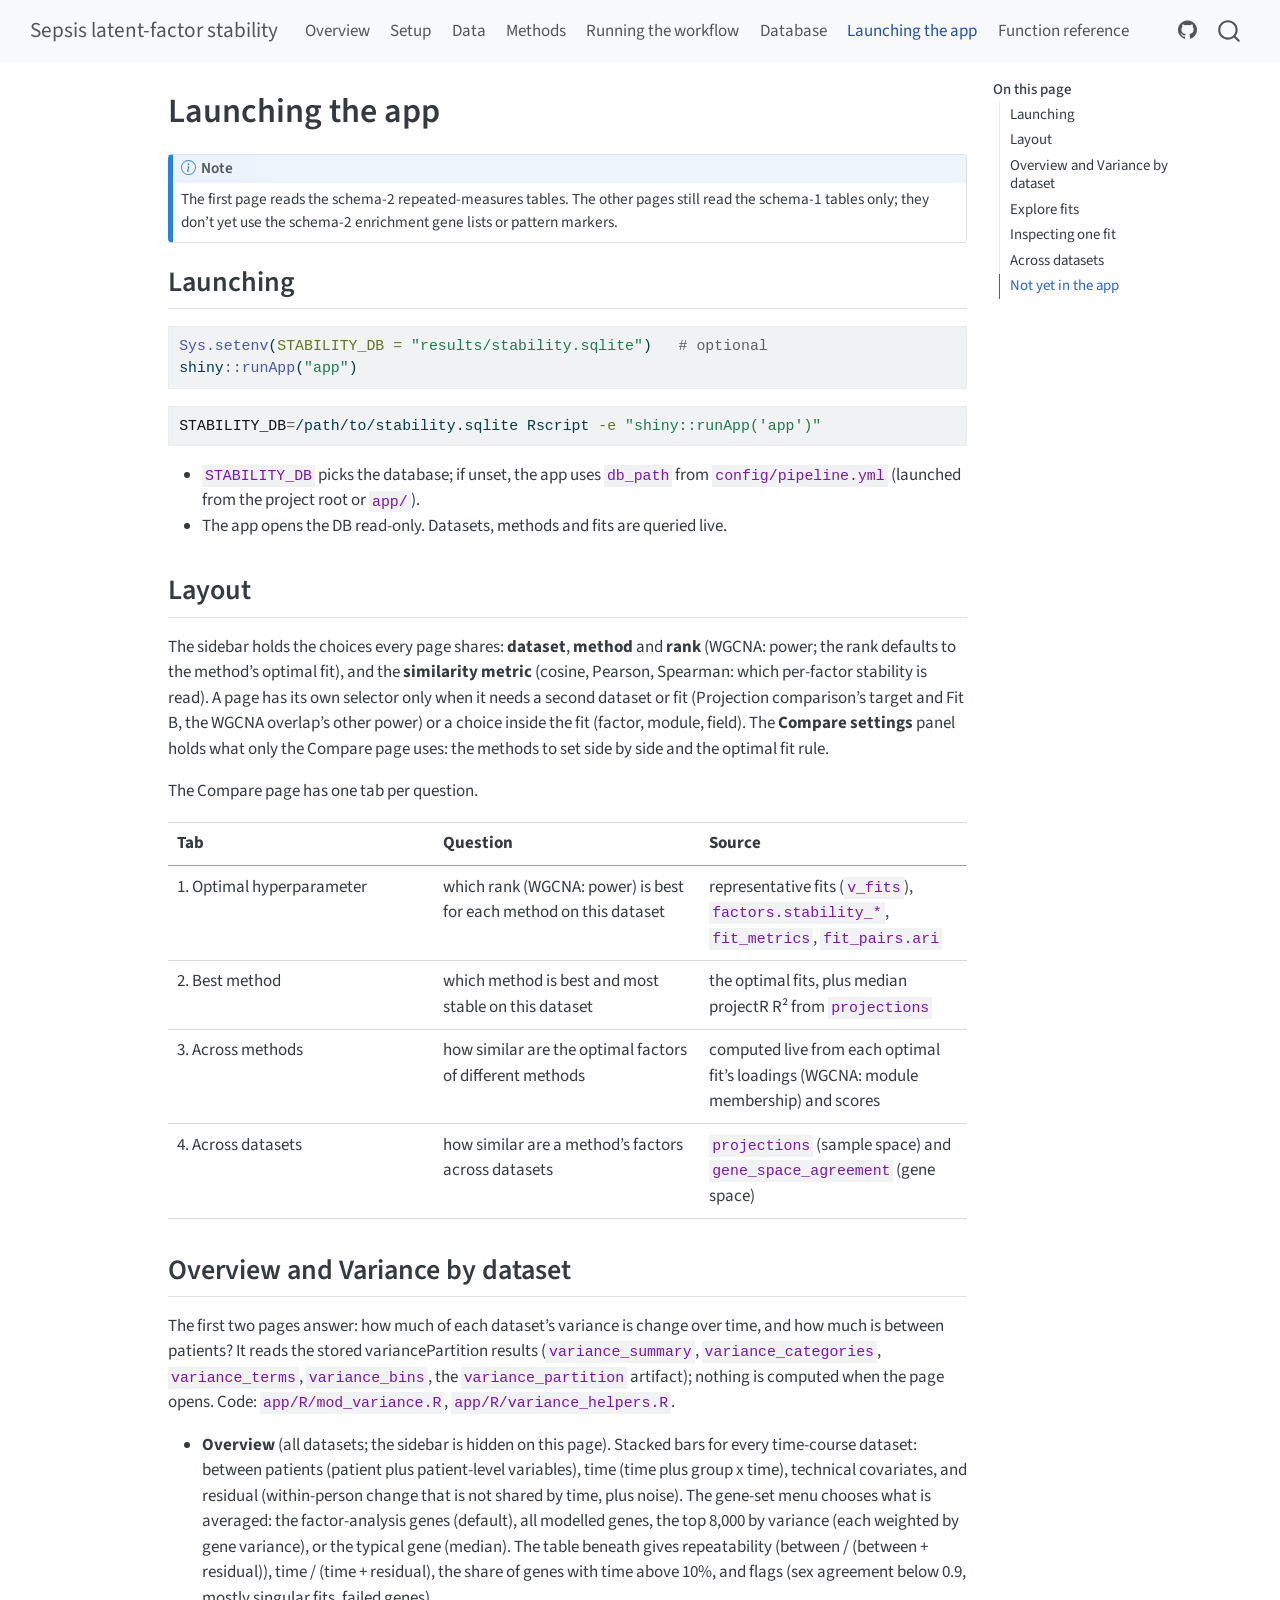
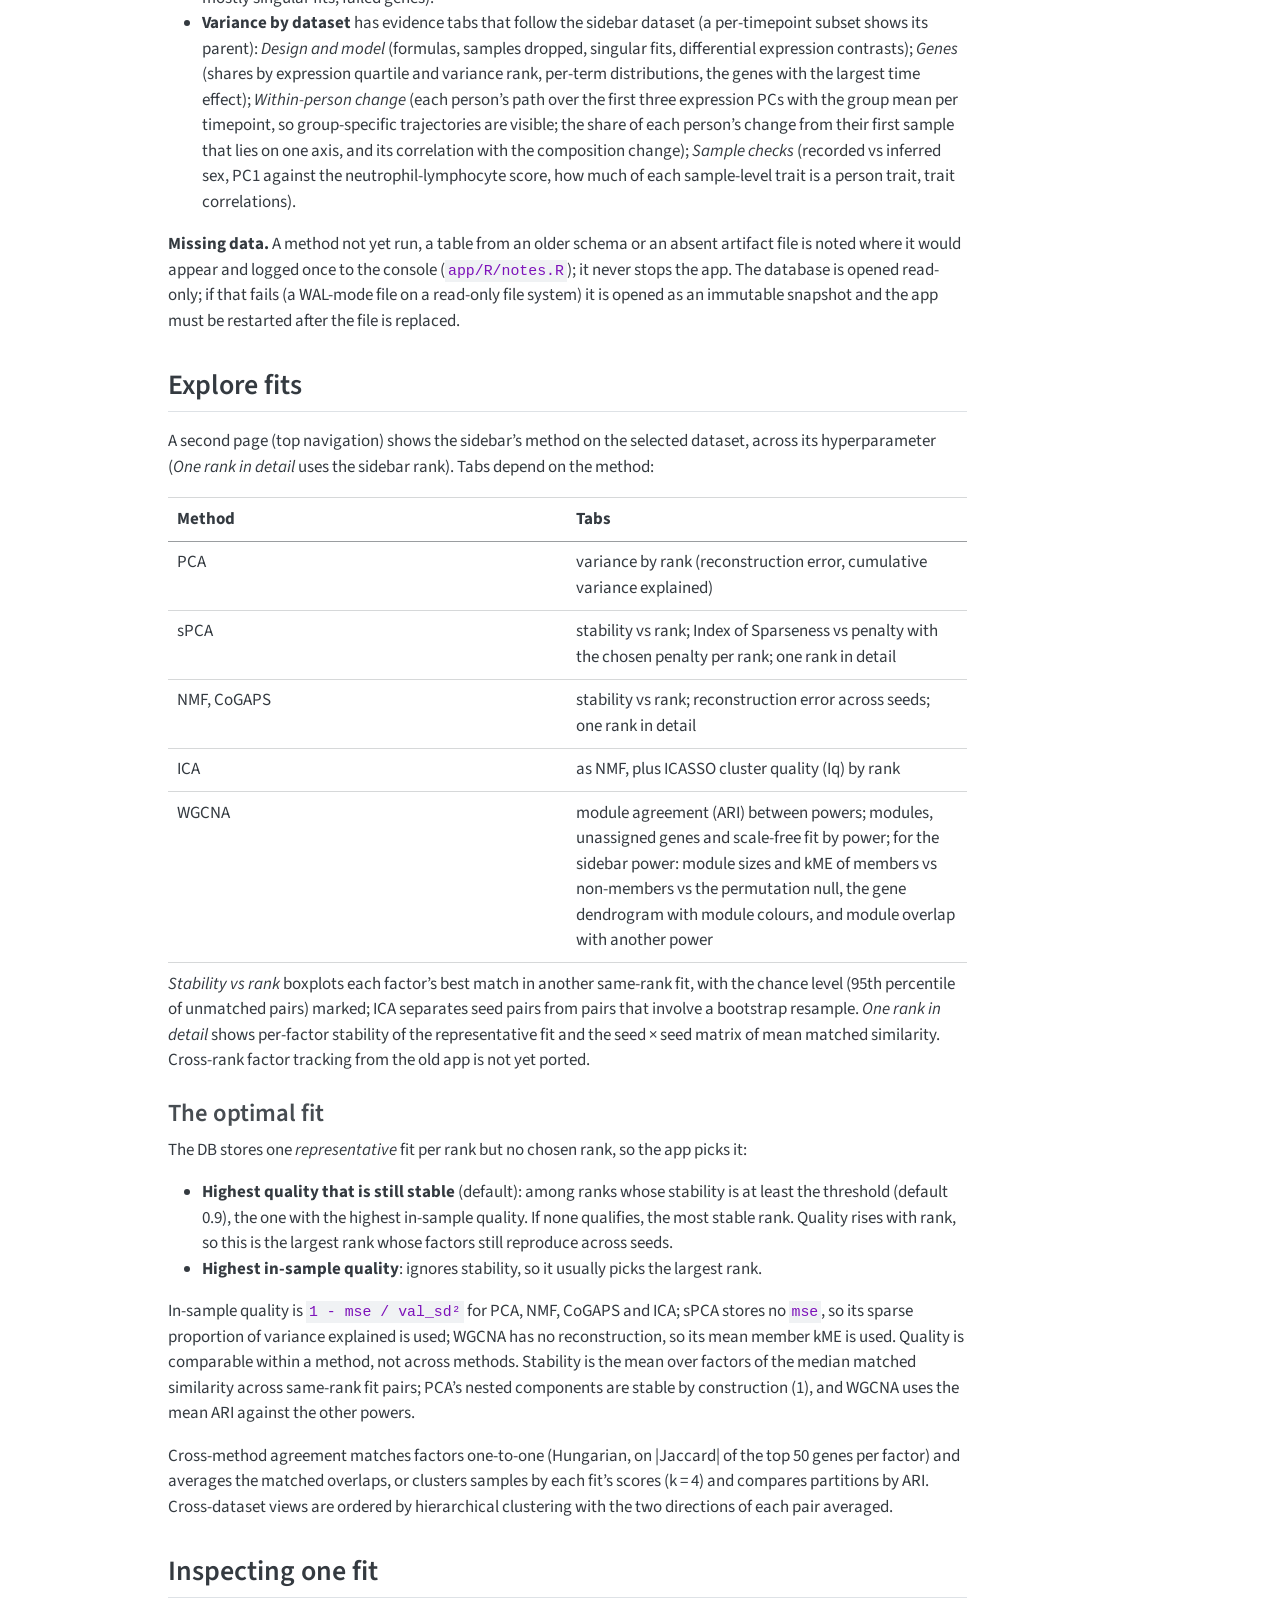
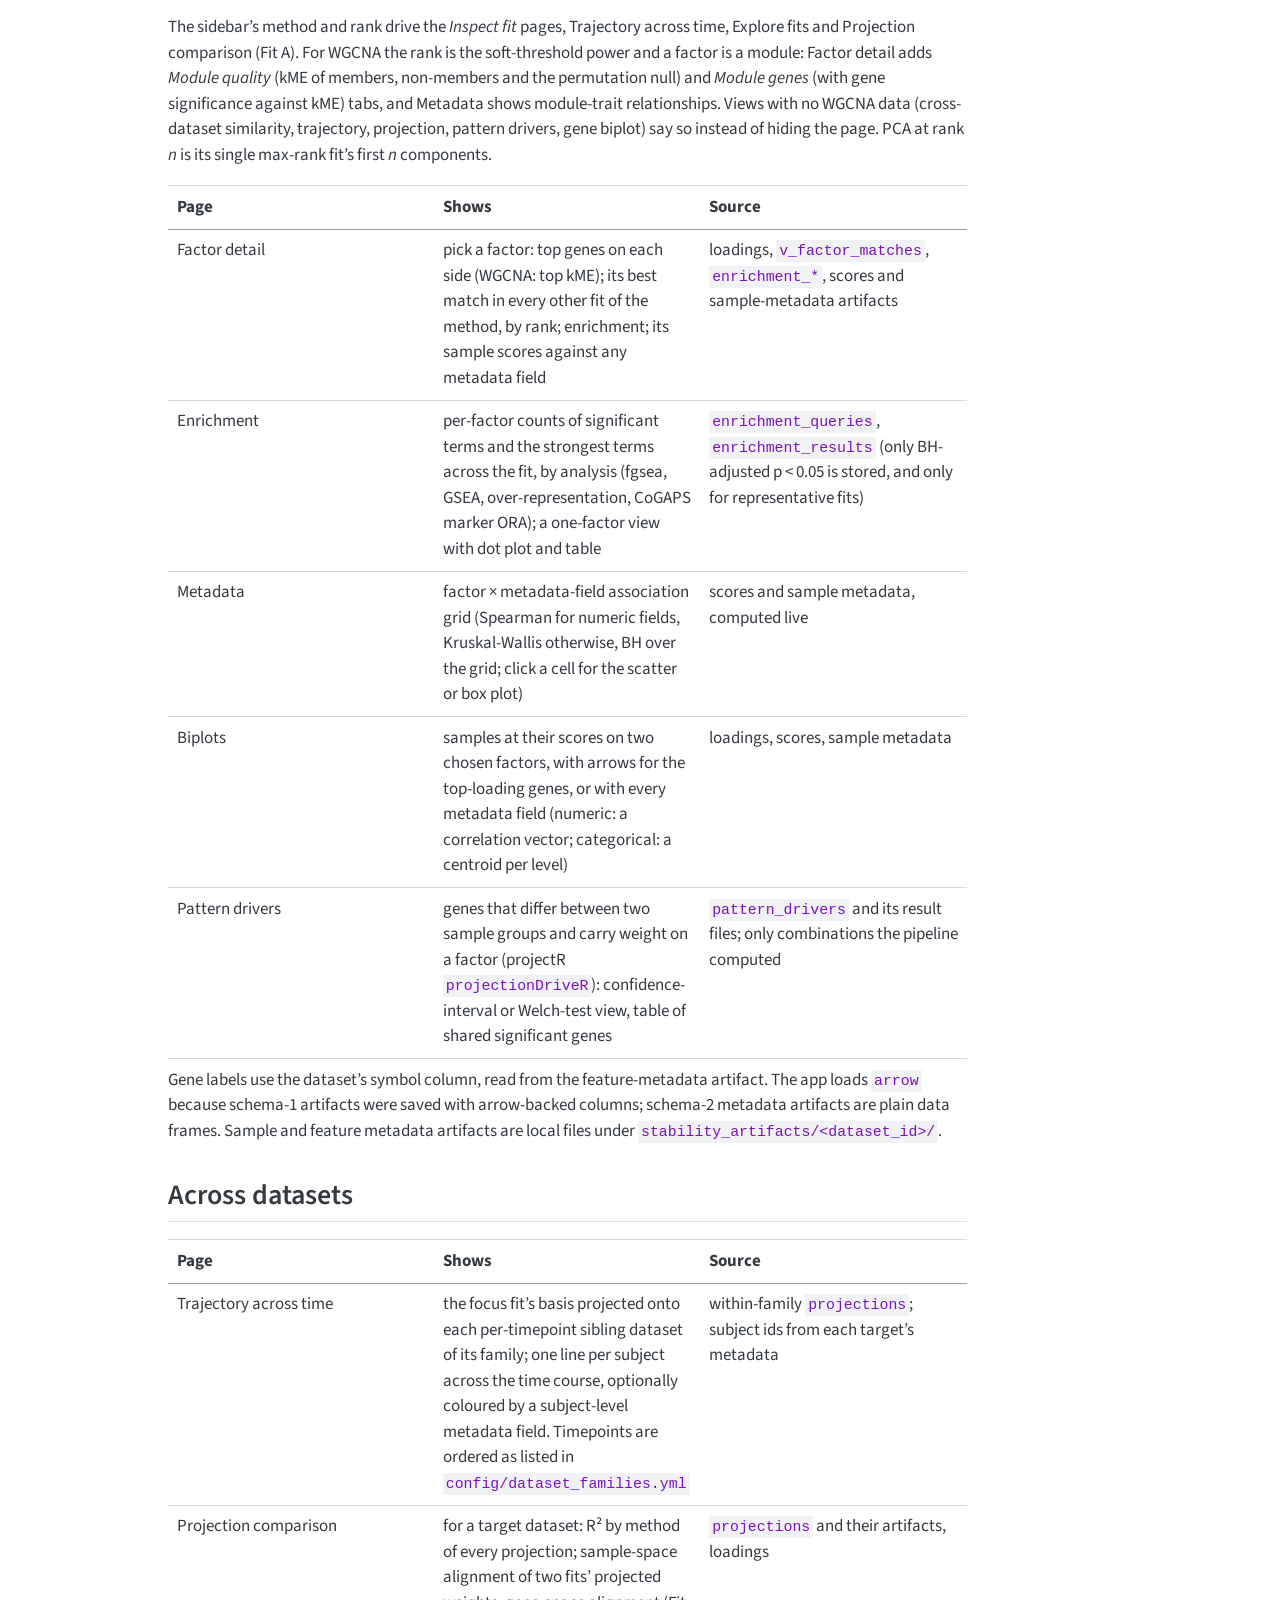
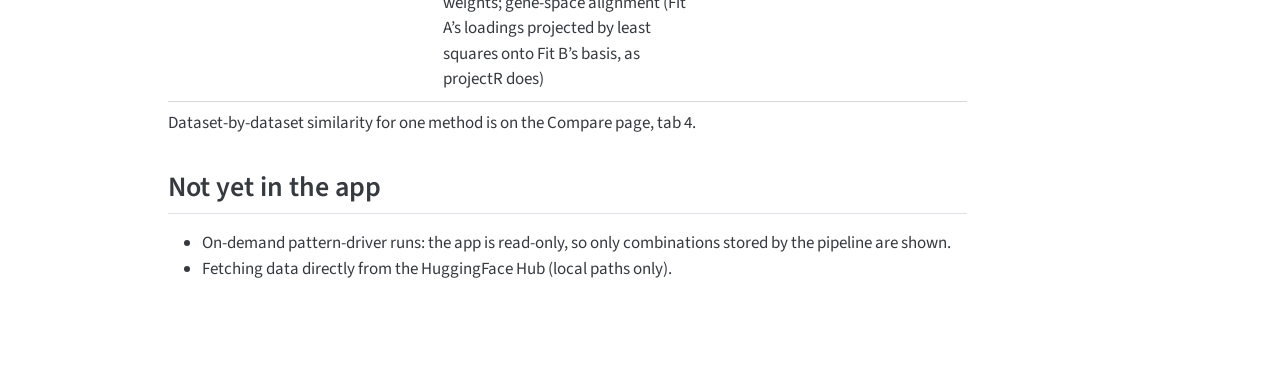
==== commit 5ca50ffd: "Built site for gh-pages" ====
--- a/app.html
+++ b/app.html
@@ -80,7 +80,7 @@
 <link href="site_libs/quarto-html/quarto-syntax-highlighting-bf27225e3a48a9273f3daa8f8e829971.css" rel="stylesheet" id="quarto-text-highlighting-styles">
 <script src="site_libs/bootstrap/bootstrap.min.js"></script>
 <link href="site_libs/bootstrap/bootstrap-icons.css" rel="stylesheet">
-<link href="site_libs/bootstrap/bootstrap-bdb270e355756caa14f105f278139700.min.css" rel="stylesheet" append-hash="true" id="quarto-bootstrap" data-mode="light">
+<link href="site_libs/bootstrap/bootstrap-55617497126496852ff9f5a59253c640.min.css" rel="stylesheet" append-hash="true" id="quarto-bootstrap" data-mode="light">
 <script id="quarto-search-options" type="application/json">{
   "location": "navbar",
   "copy-button": false,
@@ -146,12 +146,12 @@
 <span class="menu-text">Methods</span></a>
   </li>  
   <li class="nav-item">
+    <a class="nav-link" href="./workflow.html"> 
+<span class="menu-text">Running the workflow</span></a>
+  </li>  
+  <li class="nav-item">
     <a class="nav-link" href="./database.html"> 
 <span class="menu-text">Database</span></a>
-  </li>  
-  <li class="nav-item">
-    <a class="nav-link" href="./workflow.html"> 
-<span class="menu-text">Running the workflow</span></a>
   </li>  
   <li class="nav-item">
     <a class="nav-link active" href="./app.html" aria-current="page"> 
@@ -186,7 +186,7 @@
   <ul>
   <li><a href="#launching" id="toc-launching" class="nav-link active" data-scroll-target="#launching">Launching</a></li>
   <li><a href="#layout" id="toc-layout" class="nav-link" data-scroll-target="#layout">Layout</a></li>
-  <li><a href="#time-structure" id="toc-time-structure" class="nav-link" data-scroll-target="#time-structure">Time structure</a></li>
+  <li><a href="#overview-and-variance-by-dataset" id="toc-overview-and-variance-by-dataset" class="nav-link" data-scroll-target="#overview-and-variance-by-dataset">Overview and Variance by dataset</a></li>
   <li><a href="#explore-fits" id="toc-explore-fits" class="nav-link" data-scroll-target="#explore-fits">Explore fits</a>
   <ul class="collapse">
   <li><a href="#the-optimal-fit" id="toc-the-optimal-fit" class="nav-link" data-scroll-target="#the-optimal-fit">The optimal fit</a></li>
@@ -229,7 +229,7 @@
 </div>
 </div>
 <div class="callout-body-container callout-body">
-<p>The app is built on schema 1 of the redesigned database. Schema 2 (<a href="./database.html">Database</a>) adds the repeated-measures tables (<code>dataset_design</code>, <code>samples</code>, <code>variance_*</code>, <code>factor_variance</code>, …) and moves the enrichment gene lists (<code>enrichment_results.genes</code>) and the <code>pattern_markers</code> table into per-dataset artifacts; the app doesn’t read those yet. This page describes the app as it is.</p>
+<p>The first page reads the schema-2 repeated-measures tables. The other pages still read the schema-1 tables only; they don’t yet use the schema-2 enrichment gene lists or pattern markers.</p>
 </div>
 </div>
 <section id="launching" class="level2">
@@ -283,16 +283,14 @@
 </tbody>
 </table>
 </section>
-<section id="time-structure" class="level2">
-<h2 class="anchored" data-anchor-id="time-structure">Time structure</h2>
-<p>The first page (before Compare) shows how much of each time-course dataset’s variance is <strong>between subjects</strong>, an <strong>average time effect</strong> (the change every subject shares between timepoints), or <strong>other within-subject</strong> variation (change that differs between subjects, plus measurement noise; the two cannot be separated without technical replicates). It decides how much of what a factor can find is about change over time.</p>
+<section id="overview-and-variance-by-dataset" class="level2">
+<h2 class="anchored" data-anchor-id="overview-and-variance-by-dataset">Overview and Variance by dataset</h2>
+<p>The first two pages answer: how much of each dataset’s variance is change over time, and how much is between patients? It reads the stored variancePartition results (<code>variance_summary</code>, <code>variance_categories</code>, <code>variance_terms</code>, <code>variance_bins</code>, the <code>variance_partition</code> artifact); nothing is computed when the page opens. Code: <code>app/R/mod_variance.R</code>, <code>app/R/variance_helpers.R</code>.</p>
 <ul>
-<li><em>All time-course datasets:</em> the split for each pooled dataset (ANEMONES, CORTICUS, GSE13904, GSE54514, GSE95233, GSE110487, GSE273700), with subjects, samples, subjects measured more than once and timepoints. The whisker is a 95% interval from resampling subjects (the time part is shown without an interval because its interval is unreliable near zero).</li>
-<li><em>Across genes:</em> the distribution of each gene’s between-subject share for the selected dataset’s family, once with every gene counted equally and once weighted by gene variance (which is what the pooled value reflects).</li>
-<li><em>Factors of the selected fit</em> (choose a pooled dataset in the sidebar): the same split of each factor’s sample scores, which separates factors that describe stable differences between people from factors with a within-subject component.</li>
+<li><strong>Overview</strong> (all datasets; the sidebar is hidden on this page). Stacked bars for every time-course dataset: between patients (patient plus patient-level variables), time (time plus group x time), technical covariates, and residual (within-person change that is not shared by time, plus noise). The gene-set menu chooses what is averaged: the factor-analysis genes (default), all modelled genes, the top 8,000 by variance (each weighted by gene variance), or the typical gene (median). The table beneath gives repeatability (between / (between + residual)), time / (time + residual), the share of genes with time above 10%, and flags (sex agreement below 0.9, mostly singular fits, failed genes).</li>
+<li><strong>Variance by dataset</strong> has evidence tabs that follow the sidebar dataset (a per-timepoint subset shows its parent): <em>Design and model</em> (formulas, samples dropped, singular fits, differential expression contrasts); <em>Genes</em> (shares by expression quartile and variance rank, per-term distributions, the genes with the largest time effect); <em>Within-person change</em> (each person’s path over the first three expression PCs with the group mean per timepoint, so group-specific trajectories are visible; the share of each person’s change from their first sample that lies on one axis, and its correlation with the composition change); <em>Sample checks</em> (recorded vs inferred sex, PC1 against the neutrophil-lymphocyte score, how much of each sample-level trait is a person trait, trait correlations).</li>
 </ul>
-<p><strong>Method.</strong> A sample’s timepoint is the sibling dataset whose matrix contains it (<code>config/dataset_families.yml</code>); subjects come from each dataset’s <code>subject_id_col</code>. For each gene (or factor) the sums of squares are split sequentially into subject, then timepoint within subject, then the rest, and converted to variance components with the degrees of freedom each part uses: within = (SS_time + SS_resid)/(N - S); between = (SS_between/(S - 1) - within)/n0, where n0 is the average number of samples per subject; time = max(SS_time - (T - 1) x resid, 0)/N; resid = SS_resid/(N - S - (T - 1)). Raw sums-of-squares shares would overstate the between-subject part (with two samples per subject even pure noise puts about half of the sum of squares there). Pooled values are ratios of sums over genes, so high-variance genes count more. On simulated data with known components the estimates recover them (0.573 against a true 0.58), and with no subject effect the between-subject estimate is 0.004. The split is computed when the page is opened (about 25 s the first time) and cached for the session.</p>
-<p>The pipeline now stores the model-based version of this split: per dataset and gene from variancePartition (<code>variance_summary</code>, <code>variance_terms</code>, <code>variance_categories</code>, the <code>variance_partition</code> artifact) and per factor (<code>factor_variance</code>); see Methods, “Repeated measures”. Switching this page to the stored values is pending.</p>
+<p><strong>Missing data.</strong> A method not yet run, a table from an older schema or an absent artifact file is noted where it would appear and logged once to the console (<code>app/R/notes.R</code>); it never stops the app. The database is opened read-only; if that fails (a WAL-mode file on a read-only file system) it is opened as an immutable snapshot and the app must be restarted after the file is replaced.</p>
 </section>
 <section id="explore-fits" class="level2">
 <h2 class="anchored" data-anchor-id="explore-fits">Explore fits</h2>
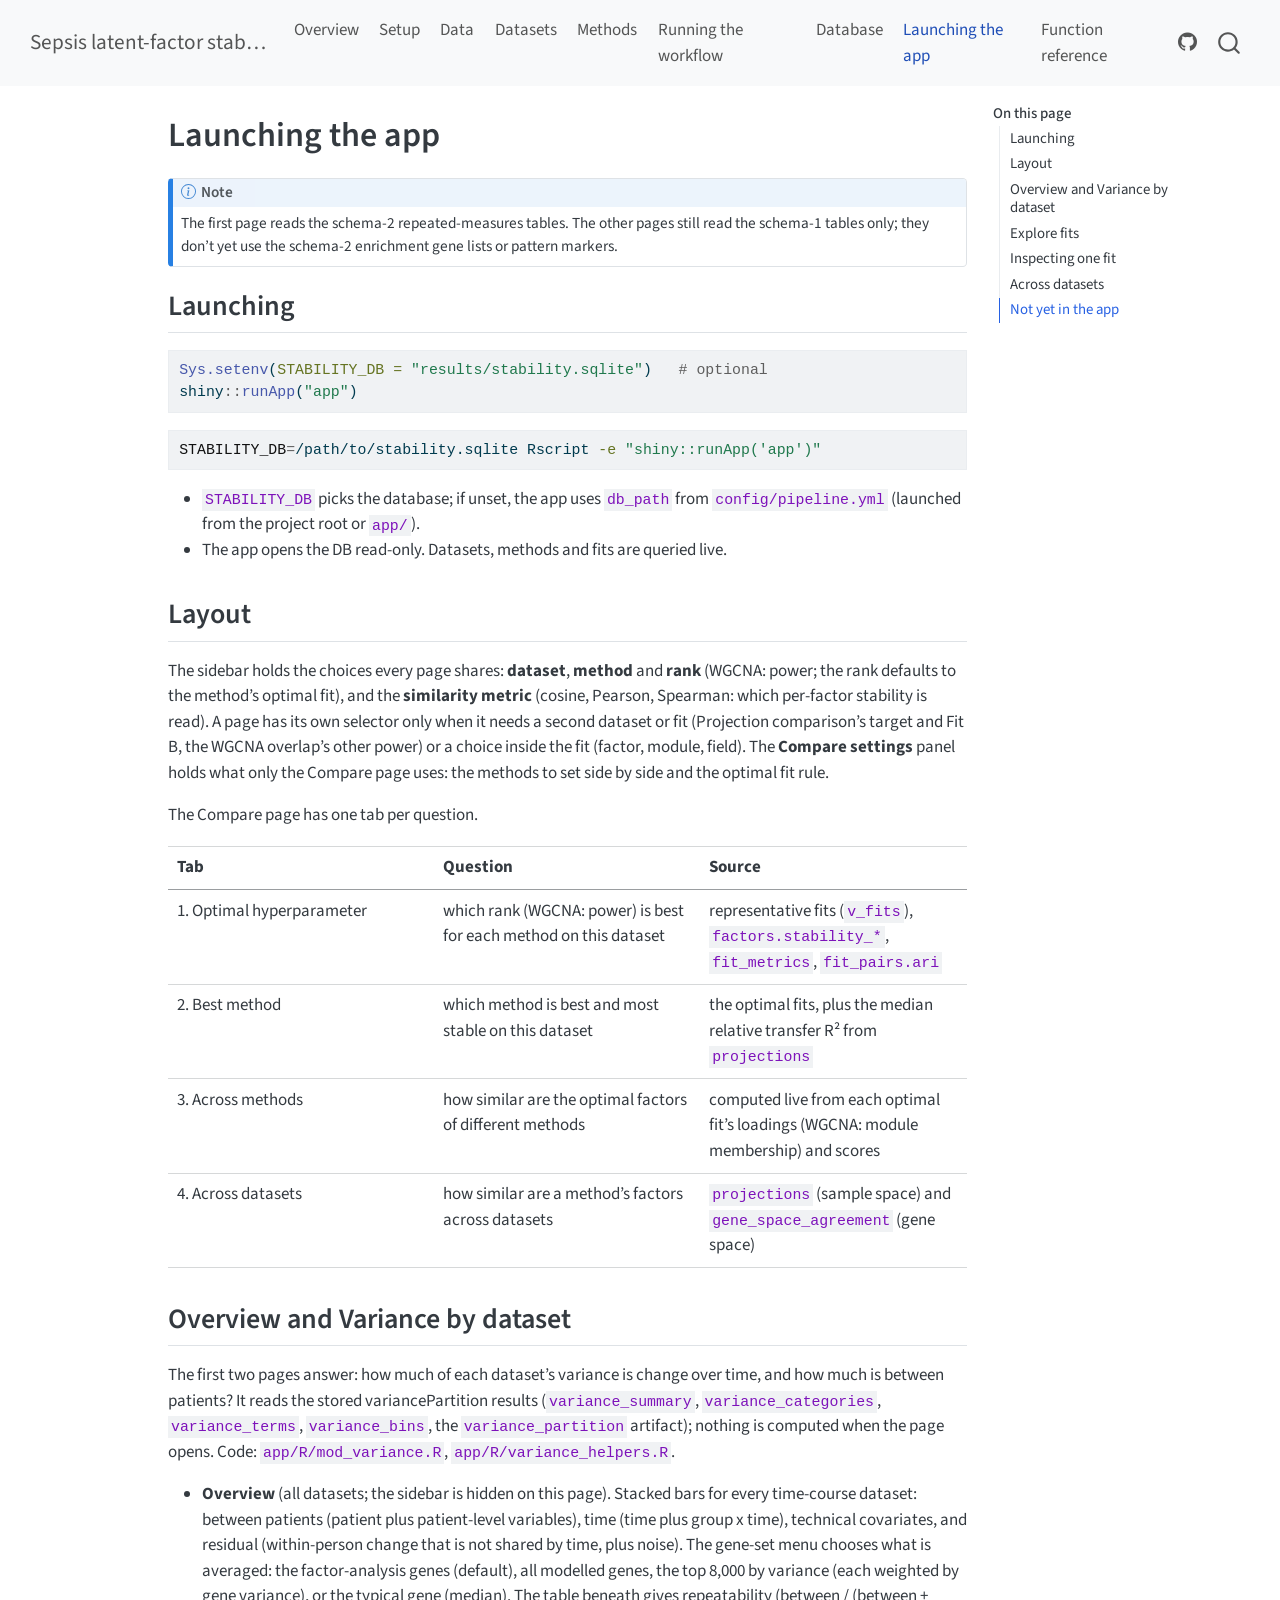
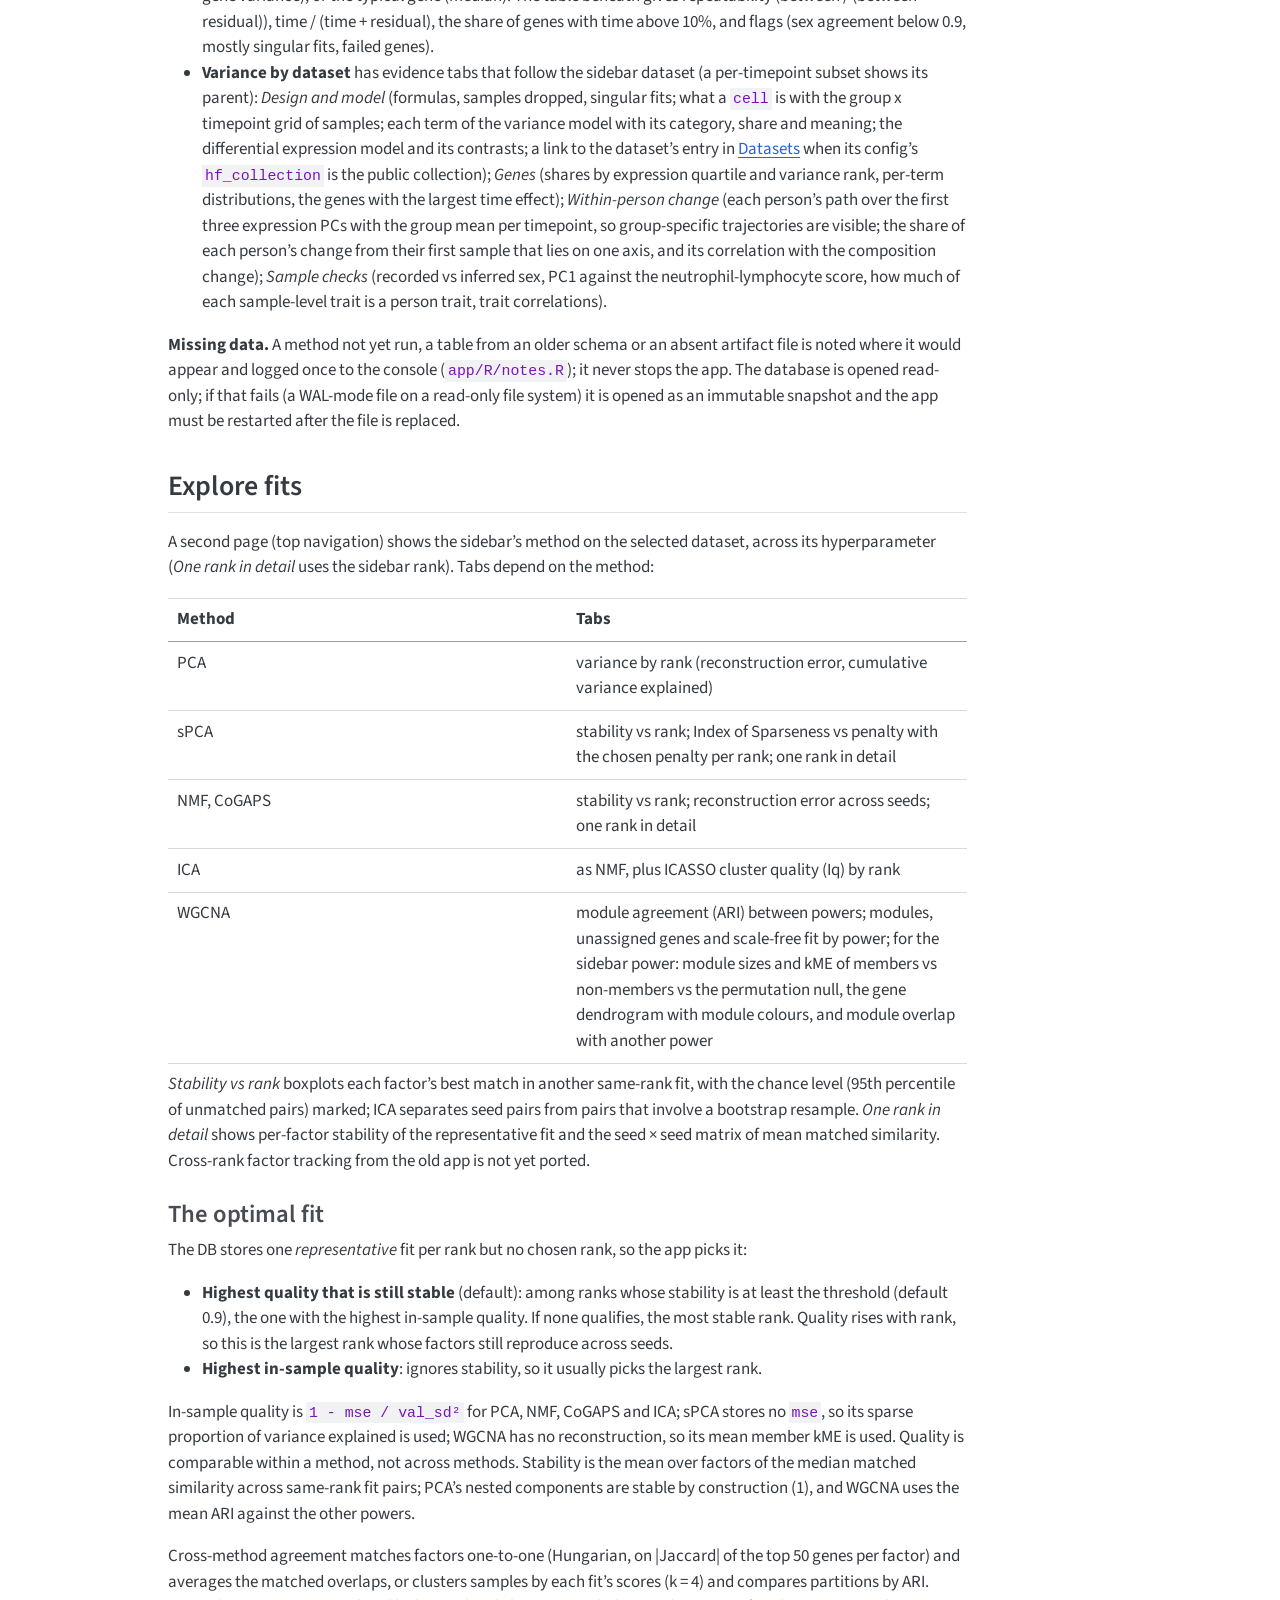
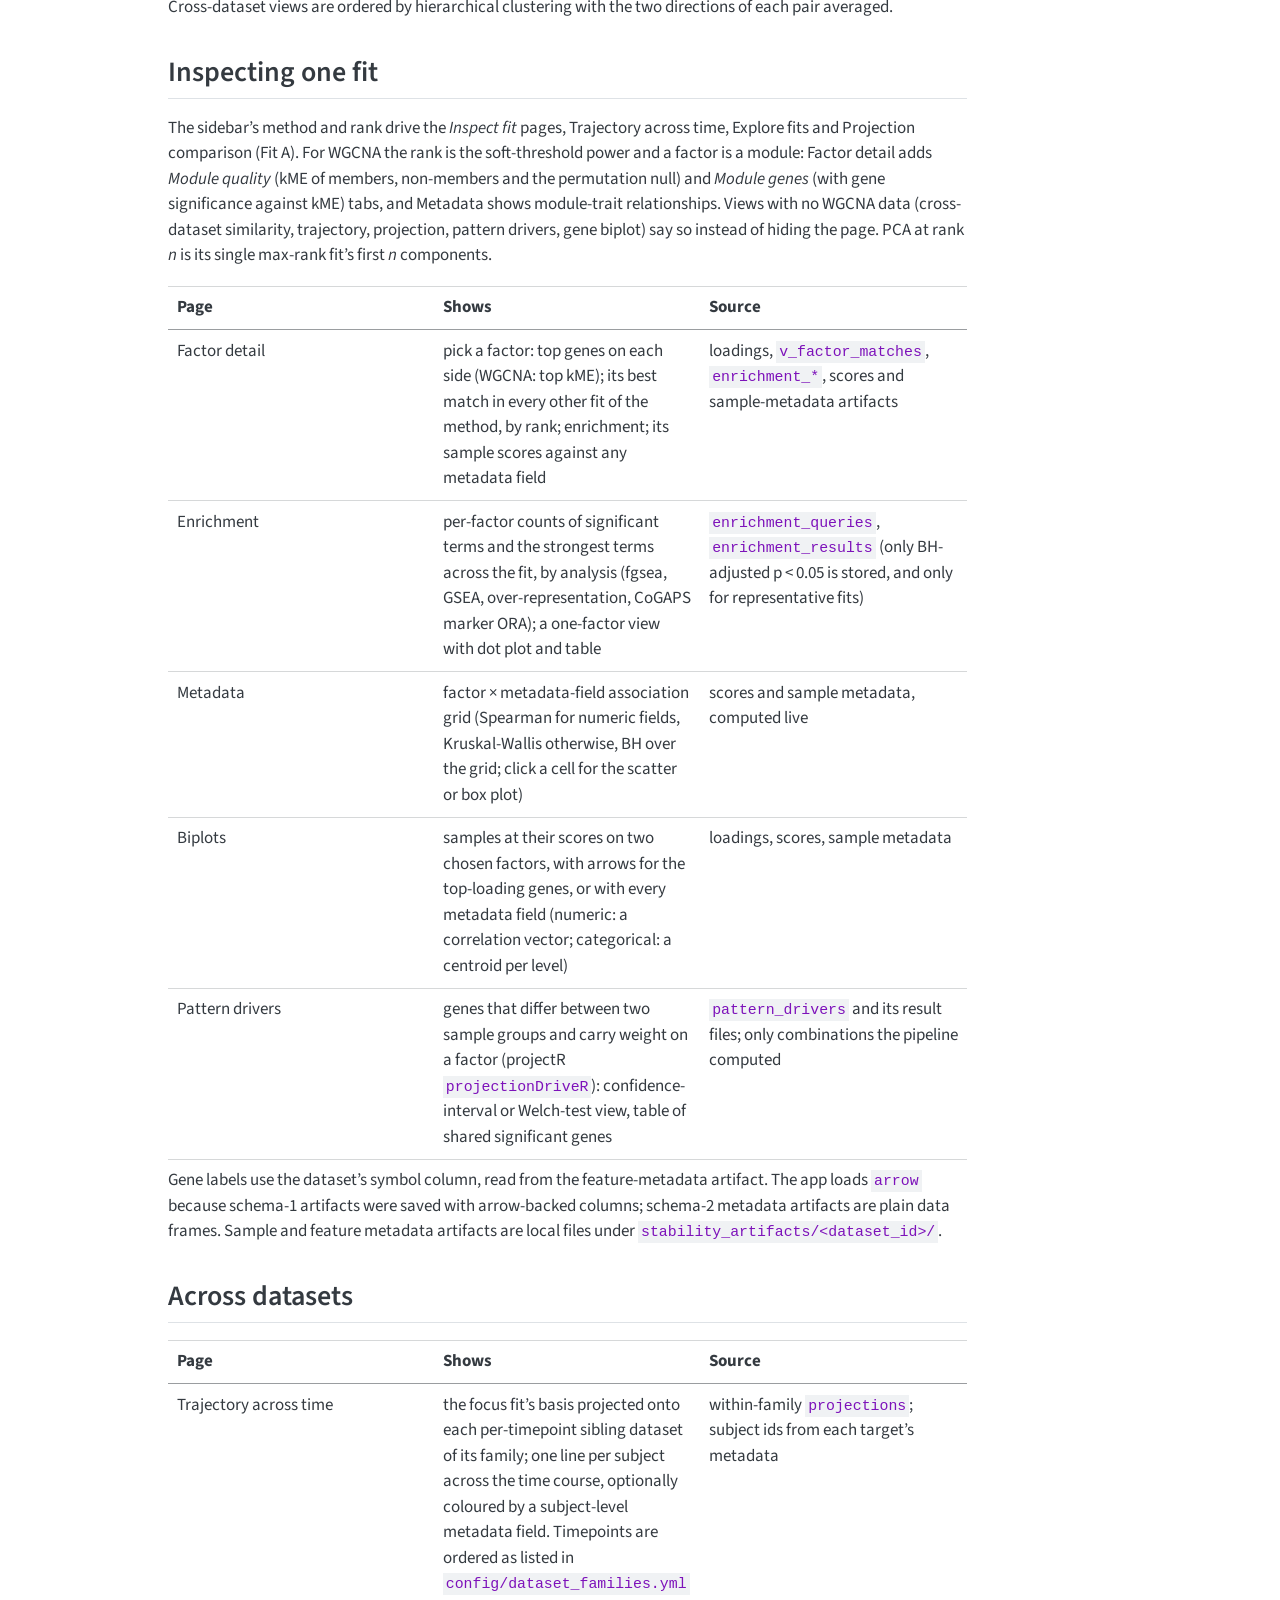
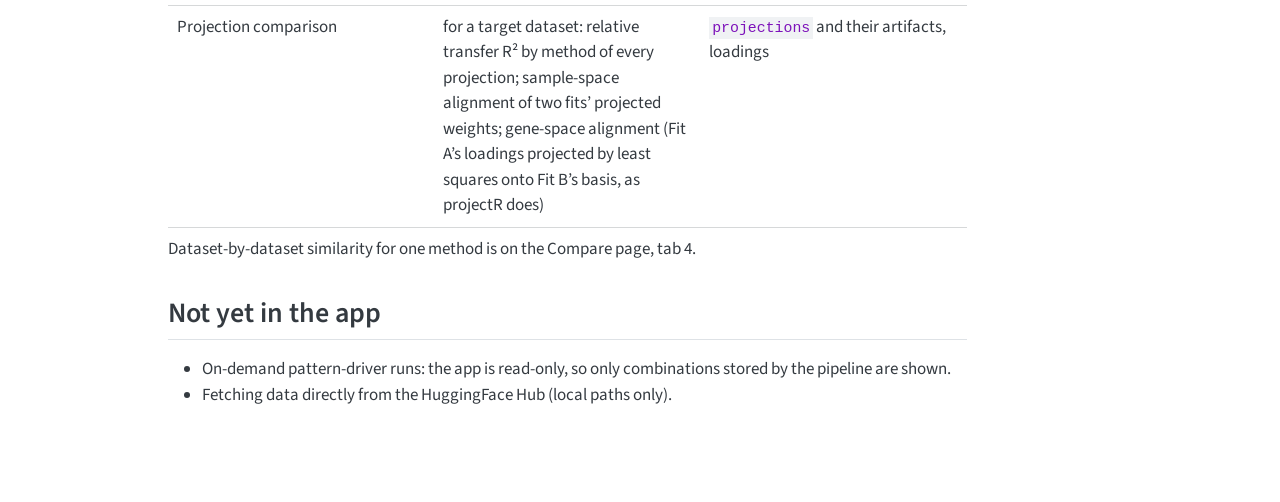
==== commit bea0d313: "Built site for gh-pages" ====
--- a/app.html
+++ b/app.html
@@ -142,6 +142,10 @@
 <span class="menu-text">Data</span></a>
   </li>  
   <li class="nav-item">
+    <a class="nav-link" href="./datasets.html"> 
+<span class="menu-text">Datasets</span></a>
+  </li>  
+  <li class="nav-item">
     <a class="nav-link" href="./methods.html"> 
 <span class="menu-text">Methods</span></a>
   </li>  
@@ -268,7 +272,7 @@
 <tr class="even">
 <td>2. Best method</td>
 <td>which method is best and most stable on this dataset</td>
-<td>the optimal fits, plus median projectR R² from <code>projections</code></td>
+<td>the optimal fits, plus the median relative transfer R² from <code>projections</code></td>
 </tr>
 <tr class="odd">
 <td>3. Across methods</td>
@@ -288,7 +292,7 @@
 <p>The first two pages answer: how much of each dataset’s variance is change over time, and how much is between patients? It reads the stored variancePartition results (<code>variance_summary</code>, <code>variance_categories</code>, <code>variance_terms</code>, <code>variance_bins</code>, the <code>variance_partition</code> artifact); nothing is computed when the page opens. Code: <code>app/R/mod_variance.R</code>, <code>app/R/variance_helpers.R</code>.</p>
 <ul>
 <li><strong>Overview</strong> (all datasets; the sidebar is hidden on this page). Stacked bars for every time-course dataset: between patients (patient plus patient-level variables), time (time plus group x time), technical covariates, and residual (within-person change that is not shared by time, plus noise). The gene-set menu chooses what is averaged: the factor-analysis genes (default), all modelled genes, the top 8,000 by variance (each weighted by gene variance), or the typical gene (median). The table beneath gives repeatability (between / (between + residual)), time / (time + residual), the share of genes with time above 10%, and flags (sex agreement below 0.9, mostly singular fits, failed genes).</li>
-<li><strong>Variance by dataset</strong> has evidence tabs that follow the sidebar dataset (a per-timepoint subset shows its parent): <em>Design and model</em> (formulas, samples dropped, singular fits, differential expression contrasts); <em>Genes</em> (shares by expression quartile and variance rank, per-term distributions, the genes with the largest time effect); <em>Within-person change</em> (each person’s path over the first three expression PCs with the group mean per timepoint, so group-specific trajectories are visible; the share of each person’s change from their first sample that lies on one axis, and its correlation with the composition change); <em>Sample checks</em> (recorded vs inferred sex, PC1 against the neutrophil-lymphocyte score, how much of each sample-level trait is a person trait, trait correlations).</li>
+<li><strong>Variance by dataset</strong> has evidence tabs that follow the sidebar dataset (a per-timepoint subset shows its parent): <em>Design and model</em> (formulas, samples dropped, singular fits; what a <code>cell</code> is with the group x timepoint grid of samples; each term of the variance model with its category, share and meaning; the differential expression model and its contrasts; a link to the dataset’s entry in <a href="./datasets.html">Datasets</a> when its config’s <code>hf_collection</code> is the public collection); <em>Genes</em> (shares by expression quartile and variance rank, per-term distributions, the genes with the largest time effect); <em>Within-person change</em> (each person’s path over the first three expression PCs with the group mean per timepoint, so group-specific trajectories are visible; the share of each person’s change from their first sample that lies on one axis, and its correlation with the composition change); <em>Sample checks</em> (recorded vs inferred sex, PC1 against the neutrophil-lymphocyte score, how much of each sample-level trait is a person trait, trait correlations).</li>
 </ul>
 <p><strong>Missing data.</strong> A method not yet run, a table from an older schema or an absent artifact file is noted where it would appear and logged once to the console (<code>app/R/notes.R</code>); it never stops the app. The database is opened read-only; if that fails (a WAL-mode file on a read-only file system) it is opened as an immutable snapshot and the app must be restarted after the file is replaced.</p>
 </section>
@@ -410,7 +414,7 @@
 </tr>
 <tr class="even">
 <td>Projection comparison</td>
-<td>for a target dataset: R² by method of every projection; sample-space alignment of two fits’ projected weights; gene-space alignment (Fit A’s loadings projected by least squares onto Fit B’s basis, as projectR does)</td>
+<td>for a target dataset: relative transfer R² by method of every projection; sample-space alignment of two fits’ projected weights; gene-space alignment (Fit A’s loadings projected by least squares onto Fit B’s basis, as projectR does)</td>
 <td><code>projections</code> and their artifacts, loadings</td>
 </tr>
 </tbody>
